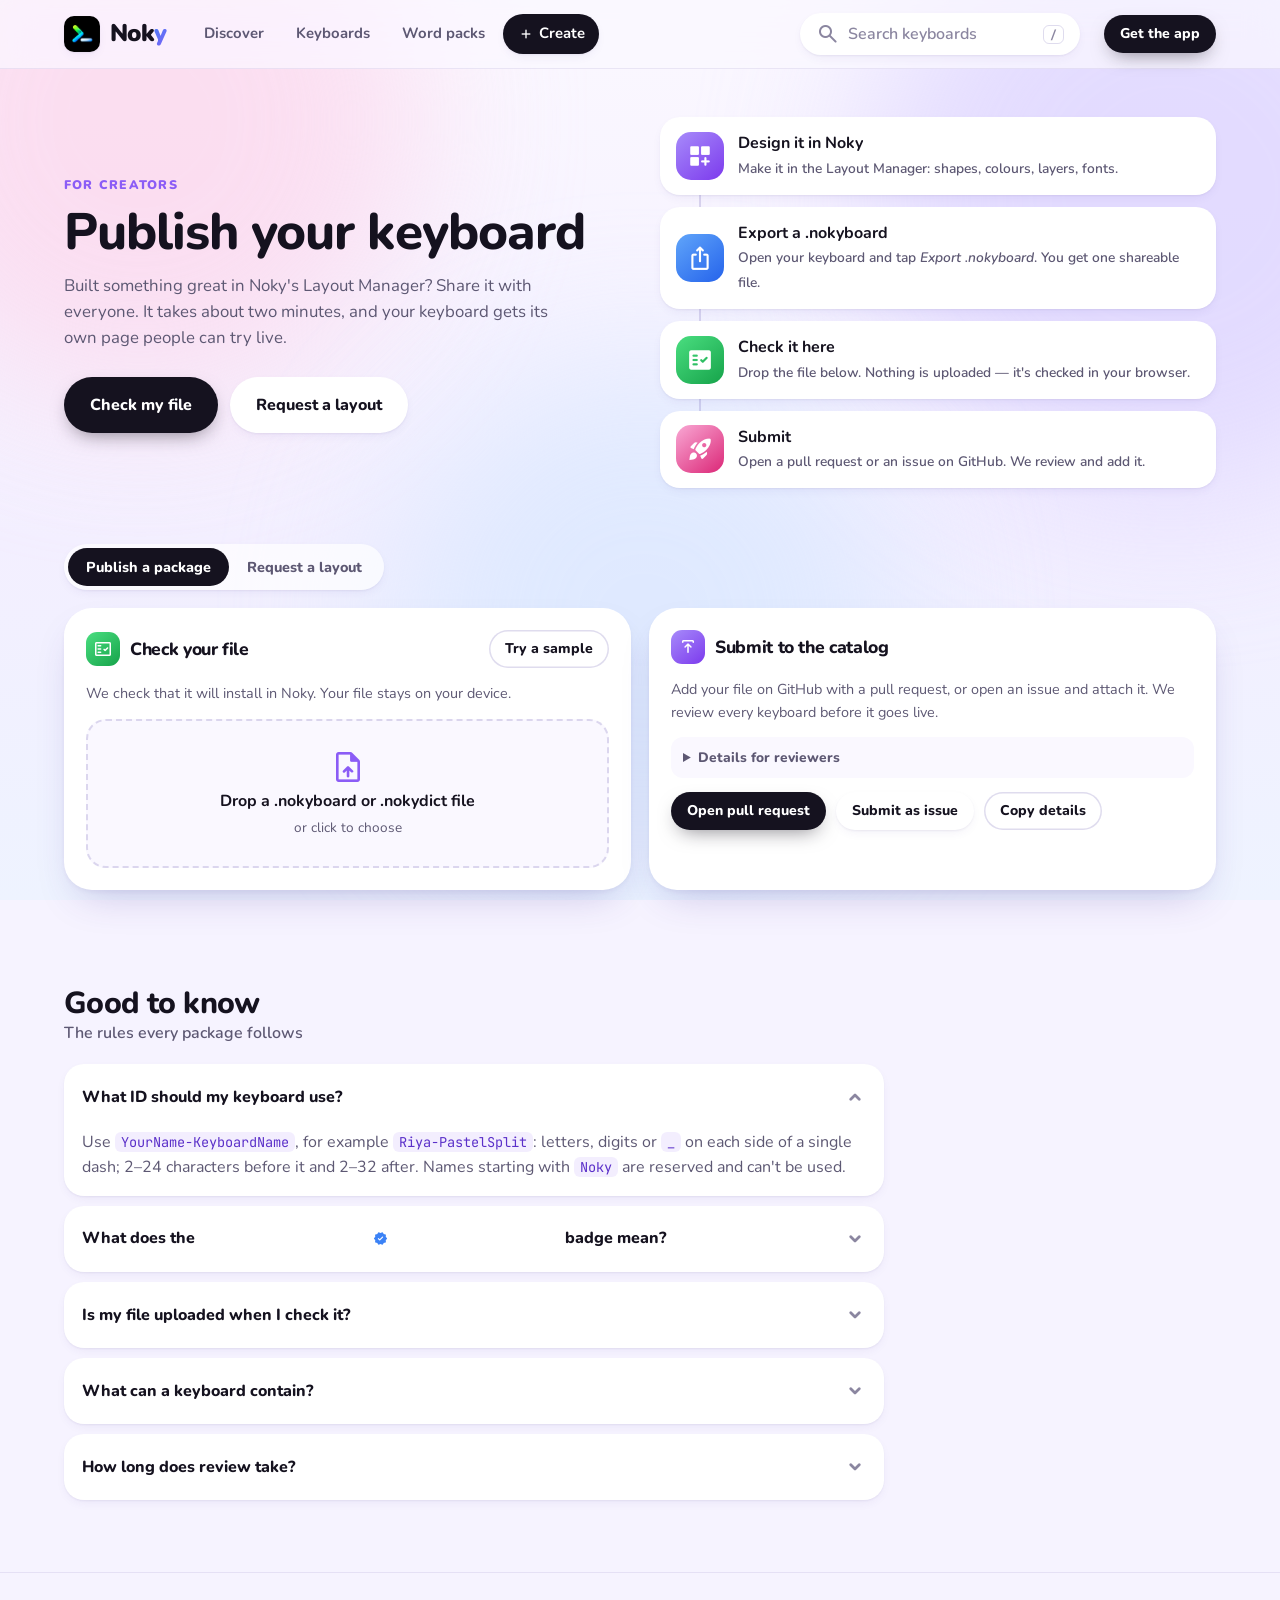
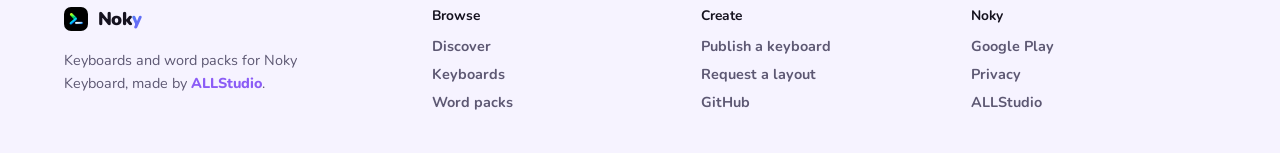
==== create.html @ 3ae0f31f "Added Initial Content" ====
<!DOCTYPE html>
<html lang="en">
<head>
    <meta charset="UTF-8">
    <meta name="viewport" content="width=device-width, initial-scale=1.0, viewport-fit=cover">
    <title>Create &amp; publish — Noky Keyboard</title>
    <meta name="description" content="Publish your own Noky keyboard: check your .nokyboard file in the browser and submit it to the catalog, or request a new layout.">
    <meta name="theme-color" content="#F4F0FF">
    <link rel="canonical" href="https://noky.allstudio.app/create.html">
    <meta property="og:type" content="website">
    <meta property="og:site_name" content="Noky Keyboard">
    <meta property="og:title" content="Create &amp; publish — Noky Keyboard">
    <meta property="og:description" content="Publish your own Noky keyboard: check your .nokyboard file in the browser and submit it to the catalog, or request a new layout.">
    <meta property="og:url" content="https://noky.allstudio.app/create.html">
    <meta property="og:image" content="https://noky.allstudio.app/icon.png">
    <meta name="twitter:card" content="summary">
    <link rel="icon" type="image/png" href="./icon-192.png">
    <link rel="apple-touch-icon" href="./icon.png">
    <link rel="preconnect" href="https://fonts.googleapis.com">
    <link rel="preconnect" href="https://fonts.gstatic.com" crossorigin>
    <link href="https://fonts.googleapis.com/css2?family=Nunito:wght@500;600;700;800;900&family=JetBrains+Mono:wght@400;500;600&display=swap" rel="stylesheet">
    <!-- Icon subset for the page itself (see README → Icons). Keyboard previews fetch their own icons on demand. -->
    <link href="https://fonts.googleapis.com/css2?family=Material+Symbols+Rounded:opsz,wght,FILL,GRAD@20..48,400..600,0..1,0&icon_names=add,add_circle,arrow_forward,attach_file,auto_awesome,back_hand,block,bolt,check_circle,chevron_right,close,cloud_off,dashboard_customize,delete_sweep,dialpad,download,download_done,edit_note,error,expand_more,explore,fact_check,favorite,fingerprint,function,gpp_maybe,heart_minus,hexagon,horizontal_rule,info,ios_share,keyboard,link,lock,mail,menu_book,new_releases,palette,psychology,publish,rocket_launch,search,search_off,settings,share_off,shield,shield_lock,sort,swap_horiz,task_alt,terminal,upload_file,verified,verified_user,visibility,warning,workspace_premium&display=block" rel="stylesheet">
    <link rel="stylesheet" href="./styles.css">
</head>
<body data-page="create">
    <a class="skip-link" href="#main">Skip to content</a>
    <div class="backdrop-blobs" aria-hidden="true"><span></span><span></span><span></span></div>

    <header class="topbar">
        <div class="container topbar-row">
            <a href="./" class="brand" aria-label="Noky home">
                <img src="./icon-192.png" alt="" class="brand-icon" width="36" height="36">
                <span class="wordmark">Nok<span class="y">y</span></span>
            </a>
            <nav class="topnav" aria-label="Main">
                <a href="./">Discover</a>
                <a href="./keyboards.html">Keyboards</a>
                <a href="./word-packs.html">Word packs</a>
                <a href="./create.html" aria-current="page" class="nav-create"><span class="material-symbols-rounded" aria-hidden="true">add</span>Create</a>
            </nav>
            <label class="search">
                <span class="material-symbols-rounded" aria-hidden="true">search</span>
                <input type="search" id="kbdSearchInput" placeholder="Search keyboards" aria-label="Search keyboards" autocomplete="off" enterkeyhint="search">
                <kbd class="slash" aria-hidden="true">/</kbd>
            </label>
            <a href="https://play.google.com/store/apps/details?id=app.allstudio.noky" target="_blank" rel="noopener noreferrer" class="btn btn-ink btn-sm get-app">
                Get the app
            </a>
        </div>
    </header>

    <main id="main">
        <section class="create-hero">
            <div class="container create-hero-grid">
                <div>
                    <span class="eyebrow">For creators</span>
                    <h1>Publish your keyboard</h1>
                    <p class="hero-sub">Built something great in Noky's Layout Manager? Share it with everyone. It takes about two minutes, and your keyboard gets its own page people can try live.</p>
                    <div class="hero-cta">
                        <a href="#publish" class="btn btn-ink btn-lg" data-goto-pane="publish">Check my file</a>
                        <a href="#request" class="btn btn-soft btn-lg" data-goto-pane="request">Request a layout</a>
                    </div>
                </div>
                <ol class="journey" aria-label="How publishing works">
                    <li><span class="squircle c-purple"><span class="material-symbols-rounded filled">dashboard_customize</span></span><div><strong>Design it in Noky</strong><span>Make it in the Layout Manager: shapes, colours, layers, fonts.</span></div></li>
                    <li><span class="squircle c-blue"><span class="material-symbols-rounded filled">ios_share</span></span><div><strong>Export a .nokyboard</strong><span>Open your keyboard and tap <em>Export .nokyboard</em>. You get one shareable file.</span></div></li>
                    <li><span class="squircle c-green"><span class="material-symbols-rounded filled">fact_check</span></span><div><strong>Check it here</strong><span>Drop the file below. Nothing is uploaded — it's checked in your browser.</span></div></li>
                    <li><span class="squircle c-pink"><span class="material-symbols-rounded filled">rocket_launch</span></span><div><strong>Submit</strong><span>Open a pull request or an issue on GitHub. We review and add it.</span></div></li>
                </ol>
            </div>
        </section>

        <section id="create" class="section">
            <div class="container">
                <div class="segmented" role="tablist" aria-label="Create">
                    <button type="button" role="tab" class="seg active" data-pane="publish" aria-selected="true">Publish a package</button>
                    <button type="button" role="tab" class="seg" data-pane="request" aria-selected="false">Request a layout</button>
                </div>

                <!-- Publish -->
                <div id="publish" class="pane active" role="tabpanel">
                    <div class="workspace">
                        <div class="card">
                            <div class="card-head">
                                <h3><span class="squircle sm c-green"><span class="material-symbols-rounded">fact_check</span></span>Check your file</h3>
                                <button type="button" id="loadSampleInspectorBtn" class="btn btn-ghost btn-sm">Try a sample</button>
                            </div>
                            <p class="muted">We check that it will install in Noky. Your file stays on your device.</p>
                            <div id="packageDropzone" class="dropzone" tabindex="0" role="button" aria-label="Select a .nokyboard or .nokydict file">
                                <span class="material-symbols-rounded">upload_file</span>
                                <strong>Drop a .nokyboard or .nokydict file</strong>
                                <span class="muted">or click to choose</span>
                                <input type="file" id="packageFileInput" accept=".nokyboard,.nokydict,.json,.zip" hidden>
                            </div>
                            <div id="inspectorReport" class="report"></div>
                        </div>

                        <div class="card">
                            <div class="card-head">
                                <h3><span class="squircle sm c-purple"><span class="material-symbols-rounded">publish</span></span>Submit to the catalog</h3>
                                <button type="button" id="previewInspectedBtn" class="btn btn-soft btn-sm" hidden>
                                    <span class="material-symbols-rounded">visibility</span>Preview
                                </button>
                            </div>
                            <p class="muted">Add your file on GitHub with a pull request, or open an issue and attach it. We review every keyboard before it goes live.</p>
                            <details class="json-details">
                                <summary>Details for reviewers</summary>
                            <pre id="generatedCatalogJson" class="json-box">{
  "status": "Waiting for a package"
}</pre>
                            </details>
                            <div class="btn-row">
                                <a id="openGithubPrBtn" href="https://github.com/alllifelevel/noky/upload/main/website/noky/packages/keyboards" target="_blank" rel="noopener noreferrer" class="btn btn-ink btn-sm">Open pull request</a>
                                <a id="openGithubIssueSubmitBtn" href="https://github.com/alllifelevel/noky/issues/new?labels=package-submission&amp;title=%5BPackage+Submission%5D+New+Noky+Package" target="_blank" rel="noopener noreferrer" class="btn btn-soft btn-sm">Submit as issue</a>
                                <button type="button" id="copyCatalogJsonBtn" class="btn btn-ghost btn-sm">Copy details</button>
                            </div>
                        </div>
                    </div>
                </div>

                <!-- Request -->
                <div id="request" class="pane" role="tabpanel">
                    <form id="layoutRequestForm" class="card form-grid">
                        <label class="field">
                            <span>Type</span>
                            <select id="reqType">
                                <option value="Keyboard Layout (.nokyboard)">Keyboard layout</option>
                                <option value="Offline Dictionary (.nokydict)">Word pack</option>
                            </select>
                        </label>
                        <label class="field">
                            <span>Name *</span>
                            <input type="text" id="reqName" placeholder="Workman, Japanese Romaji, Medical terms…" required>
                        </label>
                        <label class="field">
                            <span>Category</span>
                            <select id="reqCategory">
                                <option value="Language / Regional">Language / regional</option>
                                <option value="Ergonomic &amp; Split">Ergonomic &amp; split</option>
                                <option value="Coding &amp; Terminal">Coding &amp; terminal</option>
                                <option value="Custom Shapes &amp; Geometric">Custom shapes</option>
                                <option value="STEM / Symbols">STEM / symbols</option>
                                <option value="Gaming &amp; Macros">Gaming &amp; macros</option>
                            </select>
                        </label>
                        <label class="field">
                            <span>Key shape</span>
                            <select id="reqShapes">
                                <option value="ROUNDED_RECT (Standard)">Rounded</option>
                                <option value="SQUIRCLE (Smooth Ergonomic)">Squircle</option>
                                <option value="HEXAGON (Honeycomb / Offset)">Hexagon</option>
                                <option value="CUT_CORNERS (Mechanical)">Cut corners</option>
                                <option value="PILL / CIRCLE">Pill / circle</option>
                                <option value="DIAMOND">Diamond</option>
                            </select>
                        </label>
                        <label class="field full">
                            <span>Details</span>
                            <textarea id="reqDetails" rows="4" placeholder="Rows, special keys, offsets or language code…"></textarea>
                        </label>
                        <div class="full btn-row">
                            <button type="submit" class="btn btn-ink">Open request on GitHub</button>
                            <button type="button" id="copyRequestMarkdownBtn" class="btn btn-ghost">Copy as Markdown</button>
                            <span id="requestFeedbackMsg" class="feedback" role="status"></span>
                        </div>
                    </form>
                </div>
            </div>
        </section>

        <section class="section">
            <div class="container">
                <div class="section-head"><div><h2>Good to know</h2><p>The rules every package follows</p></div></div>
                <div class="faq">
                    <details open><summary>What ID should my keyboard use?</summary><p>Use <code>YourName-KeyboardName</code>, for example <code>Riya-PastelSplit</code>: letters, digits or <code>_</code> on each side of a single dash; 2–24 characters before it and 2–32 after. Names starting with <code>Noky</code> are reserved and can't be used.</p></details>
                    <details><summary>What does the <span class="material-symbols-rounded filled verified" style="vertical-align: -3px;">verified</span> badge mean?</summary><p>It marks keyboards published by ALLStudio.</p></details>
                    <details><summary>Is my file uploaded when I check it?</summary><p>No. The check happens right here in your browser. You only share the file when you open the pull request or issue yourself.</p></details>
                    <details><summary>What can a keyboard contain?</summary><p>Anything the Layout Manager can make: multiple layers, the 8 key shapes, gradients, glow, borders, X/Y offsets, rotation, Google Fonts, long-press actions, accent pop-ups, macros and Ctrl/Alt/Fn keys. The live preview here uses the same rules as the app.</p></details>
                    <details><summary>How long does review take?</summary><p>Usually a few days. Once merged, your keyboard appears on the Keyboards page with its own share link.</p></details>
                </div>
            </div>
        </section>
    </main>

    <!-- Keyboard details sheet -->
    <div id="previewModalBackdrop" class="sheet-backdrop" role="dialog" aria-modal="true" aria-labelledby="previewModalTitle" hidden>
        <div class="sheet">
            <button type="button" id="closePreviewModalBtn" class="icon-btn sheet-close" aria-label="Close">
                <span class="material-symbols-rounded">close</span>
            </button>

            <div class="sheet-head">
                <span id="previewModalIcon" class="squircle lg c-purple"><span class="material-symbols-rounded filled">keyboard</span></span>
                <div class="sheet-title">
                    <h3 id="previewModalTitle">Keyboard</h3>
                    <p class="dev"><span id="previewModalAuthorBadge">ALLStudio</span> <span id="previewModalVerified" class="material-symbols-rounded filled verified" title="Official ALLStudio package">verified</span> · <span id="previewModalCategory"></span></p>
                </div>
                <div class="sheet-actions">
                    <button type="button" id="likeKeyboardBtn" class="btn btn-soft like-btn" aria-pressed="false" aria-label="Like this keyboard" hidden>
                        <span class="material-symbols-rounded">favorite</span><span class="like-count">0</span>
                    </button>
                    <div class="share-wrap" id="shareWrap">
                        <button type="button" id="shareKeyboardBtn" class="btn btn-soft share-btn" aria-haspopup="menu" aria-expanded="false" aria-controls="shareMenu">
                            <span class="material-symbols-rounded">ios_share</span><span class="label">Share</span>
                        </button>
                        <div id="shareMenu" class="share-menu" role="menu" hidden>
                            <div class="share-head">
                                <strong>Share this keyboard</strong>
                                <span class="mono" data-share-url></span>
                            </div>
                            <button type="button" class="share-item primary" data-copy-link role="menuitem"><span class="material-symbols-rounded">link</span>Copy link</button>
                            <div class="share-grid">
                                <a class="share-app" data-share="whatsapp" href="#" target="_blank" rel="noopener noreferrer" role="menuitem"><span class="dot wa"><svg viewBox="0 0 24 24" aria-hidden="true"><path fill="currentColor" d="M12 2a10 10 0 0 0-8.6 15.1L2 22l5-1.3A10 10 0 1 0 12 2Zm5.3 14.1c-.2.6-1.3 1.2-1.8 1.3-.5.1-1 .1-3.3-.8-2.8-1.2-4.6-4-4.7-4.2-.1-.2-1.1-1.5-1.1-2.9s.7-2 1-2.3c.2-.3.5-.3.7-.3h.5c.2 0 .4 0 .6.5l.9 2.1c.1.2.1.4 0 .5l-.3.5-.4.4c-.1.1-.3.3-.1.6.2.3.8 1.3 1.7 2.1 1.2 1 2.1 1.3 2.4 1.5.3.1.5.1.6-.1l.9-1.1c.2-.3.4-.2.6-.1l2 1c.3.1.5.2.5.3.1.2.1.7-.1 1.3Z"/></svg></span>WhatsApp</a>
                                <a class="share-app" data-share="telegram" href="#" target="_blank" rel="noopener noreferrer" role="menuitem"><span class="dot tg"><svg viewBox="0 0 24 24" aria-hidden="true"><path fill="currentColor" d="M21.6 4.2 2.9 11.4c-1.3.5-1.3 1.2-.2 1.6l4.8 1.5 1.8 5.6c.2.6.1.9.8.9.5 0 .7-.2 1-.5l2.4-2.3 4.9 3.6c.9.5 1.6.2 1.8-.8l3.2-15.1c.3-1.3-.5-1.9-1.8-1.3ZM8 14.1l10.3-6.5c.5-.3.9-.1.6.2l-8.8 8-.3 3.6L8 14.1Z"/></svg></span>Telegram</a>
                                <a class="share-app" data-share="x" href="#" target="_blank" rel="noopener noreferrer" role="menuitem"><span class="dot xx"><svg viewBox="0 0 24 24" aria-hidden="true"><path fill="currentColor" d="M17.8 3h3.1l-6.8 7.7 8 10.3h-6.2l-4.9-6.3L5.4 21H2.3l7.2-8.3L1.8 3h6.4l4.4 5.8L17.8 3Zm-1.1 16.2h1.7L7.4 4.7H5.6l11.1 14.5Z"/></svg></span>X</a>
                                <a class="share-app" data-share="reddit" href="#" target="_blank" rel="noopener noreferrer" role="menuitem"><span class="dot rd"><svg viewBox="0 0 24 24" aria-hidden="true"><path fill="currentColor" d="M22 12.1a2.2 2.2 0 0 0-3.7-1.6 10.8 10.8 0 0 0-5.8-1.8l1-4.6 3.2.7a1.6 1.6 0 1 0 .2-1l-3.6-.8a.5.5 0 0 0-.6.4l-1.1 5.3c-2.2 0-4.3.7-5.9 1.8a2.2 2.2 0 1 0-2.4 3.6v.6c0 3.4 3.9 6.1 8.8 6.1s8.8-2.7 8.8-6.1v-.6A2.2 2.2 0 0 0 22 12.1ZM7 13.7a1.6 1.6 0 1 1 3.1 0 1.6 1.6 0 0 1-3.1 0Zm8.8 4.1a5.7 5.7 0 0 1-3.8 1.2 5.7 5.7 0 0 1-3.8-1.2.4.4 0 0 1 .6-.6 4.9 4.9 0 0 0 3.2 1 4.9 4.9 0 0 0 3.2-1 .4.4 0 1 1 .6.6Zm-.3-2.5a1.6 1.6 0 1 1 0-3.2 1.6 1.6 0 0 1 0 3.2Z"/></svg></span>Reddit</a>
                                <a class="share-app" data-share="email" href="#" role="menuitem"><span class="dot em"><span class="material-symbols-rounded">mail</span></span>Email</a>
                                <button type="button" class="share-app" data-copy-file role="menuitem"><span class="dot fl"><span class="material-symbols-rounded">attach_file</span></span>File link</button>
                            </div>
                        </div>
                    </div>
                    <a id="previewModalDownloadBtn" href="#" download class="btn btn-ink" data-dl="">
                        <span class="material-symbols-rounded">download</span>Get
                    </a>
                </div>
            </div>

            <div id="previewModalStats" class="stat-strip compact"></div>

            <div class="try-panel">
                <div class="try-bar">
                    <span class="try-label">Try it</span>
                    <span id="modalSandboxText" class="mono try-text"></span>
                    <span id="modalSandboxNote" class="try-note" hidden></span>
                    <button type="button" id="modalSandboxClearBtn" class="btn btn-ghost btn-xs">Clear</button>
                </div>
                <div id="modalLayerTabs" class="chips small"></div>
                <div class="stage-wrap">
                    <div id="modalKeyboardStage" class="kbd-stage"></div>
                    <div id="altPopover" class="alt-popover" hidden></div>
                </div>
                <div id="modalKeyInspector" class="key-inspector" aria-live="polite">Tap or hold a key to see what it does.</div>
            </div>

            <div class="sheet-body">
                <div>
                    <h4>About this keyboard</h4>
                    <p id="previewModalDesc"></p>
                    <div id="previewModalTags" class="tag-row"></div>
                </div>
                <div class="pkg-info">
                    <h4>Package</h4>
                    <dl>
                        <dt>ID</dt><dd id="previewModalIdBadge" class="mono"></dd>
                        <dt>File</dt><dd id="previewModalFile" class="mono"></dd>
                        <dt>Checksum</dt><dd id="previewModalSha" class="mono sha"></dd>
                    </dl>
                </div>
            </div>
        </div>
    </div>

    <footer class="footer">
        <div class="container footer-grid">
            <div class="footer-brand">
                <a href="./" class="brand small"><img src="./icon-192.png" alt="" width="24" height="24"><span class="wordmark">Nok<span class="y">y</span></span></a>
                <p>Keyboards and word packs for Noky Keyboard, made by <a href="https://allstudio.app">ALLStudio</a>.</p>
            </div>
            <nav class="footer-col" aria-label="Browse">
                <strong>Browse</strong>
                <a href="./">Discover</a>
                <a href="./keyboards.html">Keyboards</a>
                <a href="./word-packs.html">Word packs</a>
            </nav>
            <nav class="footer-col" aria-label="Create">
                <strong>Create</strong>
                <a href="./create.html">Publish a keyboard</a>
                <a href="./create.html#request">Request a layout</a>
                <a href="https://github.com/alllifelevel/noky" target="_blank" rel="noopener noreferrer">GitHub</a>
            </nav>
            <nav class="footer-col" aria-label="Noky">
                <strong>Noky</strong>
                <a href="https://play.google.com/store/apps/details?id=app.allstudio.noky" target="_blank" rel="noopener noreferrer">Google Play</a>
                <a href="./privacy-policy.html">Privacy</a>
                <a href="https://allstudio.app">ALLStudio</a>
            </nav>
        </div>
    </footer>

    <nav class="tabbar" aria-label="Main">
        <a href="./"><span class="material-symbols-rounded" aria-hidden="true">explore</span><span>Discover</span></a>
        <a href="./keyboards.html"><span class="material-symbols-rounded" aria-hidden="true">keyboard</span><span>Keyboards</span></a>
        <a href="./word-packs.html"><span class="material-symbols-rounded" aria-hidden="true">menu_book</span><span>Word packs</span></a>
        <a href="./create.html" aria-current="page"><span class="material-symbols-rounded filled" aria-hidden="true">add_circle</span><span>Create</span></a>
    </nav>

    <div id="toast" class="toast" role="status" aria-live="polite"></div>

    <script src="./config.js" defer></script>
    <script src="./stats.js" defer></script>
    <script src="./key-icons.js" defer></script>
    <script src="./renderer.js" defer></script>
    <script src="./app.js" defer></script>
</body>
</html>
---- styles.css ----
/* Noky — Playful Technical / Soft Neumorphism */
:root {
    --ink: #15121f;
    --ink-2: #2a2638;
    --text: #1d1a2b;
    --text-2: #5d5873;
    --text-3: #8b86a0;
    --bg: #f6f3ff;
    --card: rgba(255, 255, 255, 0.78);
    --card-solid: #ffffff;
    --line: rgba(80, 60, 160, 0.10);
    --line-2: rgba(80, 60, 160, 0.18);

    --blue: #3b82f6;
    --purple: #8b5cf6;
    --pink: #ec4899;
    --green: #22c55e;
    --amber: #f59e0b;
    --danger: #e11d48;
    --grad-y: linear-gradient(135deg, #3b82f6 0%, #8b5cf6 100%);

    --sh-1: 0 1px 2px rgba(50, 30, 110, 0.06), 0 4px 12px -4px rgba(70, 50, 150, 0.10);
    --sh-2: 0 2px 4px rgba(50, 30, 110, 0.05), 0 18px 40px -16px rgba(70, 50, 150, 0.28);
    --sh-3: 0 4px 8px rgba(50, 30, 110, 0.06), 0 32px 64px -24px rgba(70, 50, 150, 0.38);

    --r-sm: 12px;
    --r: 20px;
    --r-lg: 28px;
    --font: "Nunito", system-ui, -apple-system, "Segoe UI", sans-serif;
    --mono: "JetBrains Mono", ui-monospace, Consolas, monospace;
    --ease: cubic-bezier(0.2, 0, 0, 1);
}

*, *::before, *::after { box-sizing: border-box; margin: 0; padding: 0; }
html { scroll-behavior: smooth; scroll-padding-top: 84px; -webkit-text-size-adjust: 100%; }
body {
    font-family: var(--font);
    font-size: 16px;
    line-height: 1.55;
    color: var(--text);
    background: var(--bg);
    -webkit-font-smoothing: antialiased;
    overflow-x: hidden;
}
body.no-scroll { overflow: hidden; }
a { color: inherit; text-decoration: none; }
img, svg { display: block; }
button, input, select, textarea { font: inherit; color: inherit; }
h1, h2, h3, h4 { font-weight: 800; letter-spacing: -0.02em; line-height: 1.15; }
code, .mono { font-family: var(--mono); }
code { font-size: 0.85em; background: rgba(139, 92, 246, 0.10); color: #5b30c9; border-radius: 6px; padding: 1px 6px; }
.muted { color: var(--text-2); }
[hidden] { display: none !important; }
:focus-visible { outline: 3px solid rgba(139, 92, 246, 0.55); outline-offset: 2px; border-radius: 8px; }

.container { width: 100%; max-width: 1200px; margin: 0 auto; padding: 0 24px; }
@media (max-width: 640px) { .container { padding: 0 16px; } }

/* Pastel backdrop */
.backdrop-blobs { position: fixed; inset: 0; z-index: -1; overflow: hidden; pointer-events: none;
    background: linear-gradient(180deg, #fbf8ff 0%, #f3efff 60%, #eef3ff 100%); }
.backdrop-blobs span { position: absolute; border-radius: 50%; filter: blur(80px); opacity: 0.75; }
.backdrop-blobs span:nth-child(1) { width: 560px; height: 560px; left: -140px; top: -160px; background: #fcd6ec; }
.backdrop-blobs span:nth-child(2) { width: 620px; height: 620px; right: -200px; top: -120px; background: #dcd3ff; }
.backdrop-blobs span:nth-child(3) { width: 520px; height: 520px; left: 30%; top: 360px; background: #d3e6ff; opacity: 0.6; }

/* Wordmark */
.wordmark { font-weight: 900; letter-spacing: -0.03em; color: var(--ink); white-space: nowrap; }
.wordmark .y { display: inline-block; background: var(--grad-y); -webkit-background-clip: text; background-clip: text; color: transparent; -webkit-text-fill-color: transparent; padding: 0 0.1em 0.16em 0.02em; margin: 0 -0.1em -0.16em -0.02em; }
.wordmark.xl { font-size: clamp(2.6rem, 6vw, 3.6rem); line-height: 1.08; padding-bottom: 0.04em; }

/* Buttons */
.btn {
    display: inline-flex; align-items: center; justify-content: center; gap: 8px;
    height: 44px; padding: 0 20px; border-radius: 999px; border: 0;
    font-weight: 800; font-size: 0.95rem; cursor: pointer; white-space: nowrap;
    transition: transform 140ms var(--ease), box-shadow 160ms var(--ease), background-color 160ms var(--ease);
}
.btn:hover { transform: translateY(-1px); }
.btn:active { transform: translateY(1px); }
.btn .material-symbols-rounded { font-size: 20px; }
.btn-sm { height: 38px; padding: 0 16px; font-size: 0.88rem; }
.btn-xs { height: 30px; padding: 0 12px; font-size: 0.8rem; }
.btn-lg { height: 56px; padding: 0 26px; font-size: 1rem; }
.btn-ink { background: var(--ink); color: #fff; box-shadow: 0 8px 20px -8px rgba(21, 18, 31, 0.55); }
.btn-ink:hover { box-shadow: 0 12px 26px -10px rgba(21, 18, 31, 0.6); }
.btn-soft { background: var(--card-solid); color: var(--ink); box-shadow: var(--sh-1); }
.btn-soft:hover { box-shadow: var(--sh-2); }
.btn-ghost { background: transparent; color: var(--ink); box-shadow: inset 0 0 0 1.5px var(--line-2); }
.btn-ghost:hover { background: rgba(255, 255, 255, 0.7); }
.btn .stack { display: flex; flex-direction: column; align-items: flex-start; line-height: 1.1; font-size: 1.05rem; }
.btn .stack small { font-size: 0.66rem; font-weight: 700; opacity: 0.75; text-transform: uppercase; letter-spacing: 0.06em; }
.play-glyph { width: 24px; height: 24px; }
.icon-btn { width: 40px; height: 40px; display: grid; place-items: center; border-radius: 50%; border: 0; background: var(--card-solid); box-shadow: var(--sh-1); cursor: pointer; transition: transform 140ms var(--ease); }
.icon-btn:hover { transform: scale(1.06); }

/* Topbar */
.topbar {
    position: sticky; top: 0; z-index: 40;
    background: rgba(250, 248, 255, 0.72);
    backdrop-filter: saturate(160%) blur(16px);
    -webkit-backdrop-filter: saturate(160%) blur(16px);
    border-bottom: 1px solid var(--line);
}
.topbar-row { display: flex; align-items: center; gap: 24px; height: 68px; }
.brand { display: inline-flex; align-items: center; gap: 10px; flex: none; }
.brand-icon { width: 36px; height: 36px; border-radius: 10px; box-shadow: var(--sh-1); }
.brand .wordmark { font-size: 1.5rem; }
.brand.small .wordmark { font-size: 1.15rem; }
.brand.small img { border-radius: 7px; }
.topnav { display: flex; gap: 4px; }
.topnav a { padding: 8px 14px; border-radius: 999px; font-weight: 700; font-size: 0.93rem; color: var(--text-2); transition: background-color 150ms var(--ease), color 150ms var(--ease); }
.topnav a:hover { background: rgba(255, 255, 255, 0.8); color: var(--ink); }
.search { margin-left: auto; display: flex; align-items: center; gap: 8px; height: 42px; padding: 0 16px; width: min(280px, 32vw);
    background: var(--card-solid); border-radius: 999px; box-shadow: var(--sh-1); color: var(--text-3); cursor: text; }
.search input { border: 0; outline: 0; background: transparent; width: 100%; font-weight: 600; color: var(--ink); }
.search input::placeholder { color: var(--text-3); }
.search:focus-within { box-shadow: 0 0 0 3px rgba(139, 92, 246, 0.25), var(--sh-1); }
@media (max-width: 980px) {
    .topnav { display: none; }
    .topbar-row { gap: 12px; }
    .search { width: auto; flex: 1; min-width: 0; }
}
@media (max-width: 480px) {
    .brand .wordmark { display: none; }
    .get-app { padding: 0 14px; }
}

/* Hero */
.hero { padding: 56px 0 24px; }
.hero-grid { display: grid; grid-template-columns: 1.05fr 0.95fr; gap: 40px; align-items: center; }
.listing-head { display: flex; align-items: center; gap: 18px; margin-bottom: 22px; }
.app-icon { width: 88px; height: 88px; border-radius: 24px; box-shadow: var(--sh-2); }
.dev { color: var(--text-2); font-weight: 600; font-size: 0.95rem; margin-top: 6px; }
.dev a { color: var(--purple); font-weight: 800; }
.hero-tagline { font-size: clamp(1.6rem, 3.4vw, 2.2rem); font-weight: 900; color: var(--ink); letter-spacing: -0.02em; margin-bottom: 10px; }
.hero-sub { color: var(--text-2); font-size: 1.05rem; max-width: 520px; margin-bottom: 26px; }
.stat-strip { display: flex; background: var(--card); border-radius: var(--r); box-shadow: var(--sh-1); padding: 14px 4px; margin-bottom: 26px; max-width: 520px; backdrop-filter: blur(8px); }
.stat { flex: 1; display: flex; flex-direction: column; align-items: center; text-align: center; padding: 0 8px; min-width: 0; }
.stat + .stat { border-left: 1px solid var(--line); }
.stat strong { font-size: 1.05rem; font-weight: 900; color: var(--ink); }
.stat span { font-size: 0.78rem; color: var(--text-3); font-weight: 700; }
.hero-cta { display: flex; flex-wrap: wrap; gap: 12px; }

.hero-art { position: relative; height: 440px; }
.kb-stack { position: absolute; inset: 40px 20px 30px 40px; }
.mini-kb {
    position: absolute; width: 78%; aspect-ratio: 2.25 / 1; border-radius: 22px; padding: 12px;
    display: grid; gap: 6px; grid-template-rows: repeat(4, 1fr);
    box-shadow: var(--sh-3);
    transform-origin: center;
}
.mini-kb .r { display: flex; gap: 5px; }
.mini-kb .r.p { padding: 0 5%; }
.mini-kb i { flex: 1 1 0; border-radius: 7px; display: grid; place-items: center; font: 700 0.68rem var(--font); font-style: normal; }
.mini-kb i.w { flex-grow: 1.6; }
.mini-kb i.sp { flex-grow: 5; }
.theme-blue { right: 0; top: 0; background: linear-gradient(135deg, #bfdbfe, #a5b4fc); transform: rotate(6deg); }
.theme-blue i { background: rgba(255, 255, 255, 0.55); color: #1e3a8a; }
.theme-pink { right: 6%; top: 18%; background: linear-gradient(135deg, #fbcfe8, #f0abfc); transform: rotate(-3deg); }
.theme-pink i { background: rgba(255, 255, 255, 0.6); color: #9d174d; }
.theme-dark { left: 4%; top: 34%; background: #1b1827; transform: rotate(2deg); }
.theme-dark i { background: #2c2840; color: #e9e6ff; }
.theme-dark i.hot { background: var(--grad-y); color: #fff; }
.theme-light { left: 0; bottom: 0; background: #fdfcff; transform: rotate(-5deg); }
.theme-light i { background: #f0edf9; color: var(--ink); box-shadow: 0 1px 0 rgba(60, 40, 120, 0.12); }
.theme-light i.hot { background: var(--ink); color: #fff; }

.tile3d {
    position: absolute; width: 74px; height: 74px; border-radius: 22px;
    display: grid; place-items: center; font-weight: 800; font-size: 1.35rem;
    animation: float 6s ease-in-out infinite;
}
.tile3d .material-symbols-rounded { font-size: 36px; }
.t-term { background: var(--ink); color: #b8f36b; left: -6px; top: 16px; box-shadow: 0 8px 0 #000, 0 26px 40px -12px rgba(21, 18, 31, 0.6); }
.t-code { background: #fff; color: var(--purple); right: -8px; bottom: 44px; box-shadow: 0 8px 0 #ddd4fb, 0 26px 40px -14px rgba(90, 60, 180, 0.45); animation-delay: -2s; }
.t-gear { background: linear-gradient(140deg, #a78bfa, #7c3aed); color: #fff; left: 46%; top: -12px; width: 62px; height: 62px; border-radius: 19px; box-shadow: 0 7px 0 #5b21b6, 0 24px 36px -14px rgba(124, 58, 237, 0.6); animation-delay: -4s; }
.t-shield { background: linear-gradient(140deg, #4ade80, #16a34a); color: #fff; left: 30%; bottom: -4px; width: 64px; height: 64px; border-radius: 20px; box-shadow: 0 7px 0 #15803d, 0 24px 36px -14px rgba(22, 163, 74, 0.55); animation-delay: -1s; }
@keyframes float { 0%, 100% { transform: translateY(0); } 50% { transform: translateY(-8px); } }

@media (max-width: 960px) {
    .hero-grid { grid-template-columns: 1fr; }
    .hero-art { height: 340px; max-width: 560px; width: 100%; margin: 0 auto; }
}
@media (max-width: 520px) {
    .hero { padding-top: 32px; }
    .hero-art { height: 260px; }
    .mini-kb { padding: 8px; gap: 4px; border-radius: 16px; }
    .mini-kb .r { gap: 3px; }
    .mini-kb i { font-size: 0.5rem; border-radius: 5px; }
    .tile3d { width: 54px; height: 54px; border-radius: 16px; font-size: 1rem; }
    .tile3d .material-symbols-rounded { font-size: 26px; }
    .app-icon { width: 72px; height: 72px; border-radius: 20px; }
}

/* Squircle icon containers */
.squircle { width: 48px; height: 48px; border-radius: 15px; display: grid; place-items: center; flex: none; color: #fff; font-weight: 800; }
.squircle .material-symbols-rounded { font-size: 26px; }
.squircle.sm { width: 34px; height: 34px; border-radius: 11px; }
.squircle.sm .material-symbols-rounded { font-size: 20px; }
.squircle.lg { width: 84px; height: 84px; border-radius: 24px; font-size: 1.6rem; }
.squircle.lg .material-symbols-rounded { font-size: 42px; }
.c-green { background: linear-gradient(140deg, #4ade80, #16a34a); }
.c-purple { background: linear-gradient(140deg, #a78bfa, #7c3aed); }
.c-blue { background: linear-gradient(140deg, #60a5fa, #2563eb); }
.c-pink { background: linear-gradient(140deg, #f9a8d4, #db2777); }
.c-amber { background: linear-gradient(140deg, #fcd34d, #f59e0b); }
.c-ink { background: var(--ink); color: #b8f36b; }

/* Highlights */
.highlights { display: grid; grid-template-columns: repeat(5, 1fr); gap: 12px; padding-top: 24px; padding-bottom: 8px; }
.hl { display: flex; align-items: center; gap: 12px; background: var(--card); border-radius: var(--r); padding: 14px; box-shadow: var(--sh-1); backdrop-filter: blur(8px); }
.hl strong { display: block; font-size: 0.92rem; color: var(--ink); }
.hl span:not(.squircle):not(.material-symbols-rounded):not(.mono) { font-size: 0.78rem; color: var(--text-3); font-weight: 600; }
@media (max-width: 1100px) {
    .highlights { display: flex; overflow-x: auto; scroll-snap-type: x mandatory; scroll-padding-inline: 24px; scrollbar-width: none; padding-bottom: 12px; }
    .highlights::-webkit-scrollbar { display: none; }
    .hl { flex: 0 0 230px; scroll-snap-align: start; }
}

/* Sections */
.section { padding: 48px 0; }
.section-head { display: flex; align-items: flex-end; justify-content: space-between; gap: 16px; margin-bottom: 18px; }
.section-head h2 { font-size: clamp(1.5rem, 3vw, 1.9rem); color: var(--ink); }
.section-head p { color: var(--text-2); font-weight: 600; }

/* Chips */
.chips { display: flex; gap: 8px; overflow-x: auto; scrollbar-width: none; padding: 2px 2px 14px; margin: 0 -2px; }
.chips::-webkit-scrollbar { display: none; }
.chip { flex: none; height: 38px; padding: 0 18px; border-radius: 999px; border: 0; cursor: pointer; font-weight: 800; font-size: 0.88rem;
    background: var(--card-solid); color: var(--text-2); box-shadow: var(--sh-1);
    transition: background-color 150ms var(--ease), color 150ms var(--ease), transform 140ms var(--ease); }
.chip:hover { color: var(--ink); transform: translateY(-1px); }
.chip.active { background: var(--ink); color: #fff; }
.chips.small { padding-bottom: 10px; }
.chips.small .chip { height: 32px; padding: 0 14px; font-size: 0.8rem; }

/* Featured rail */
.featured-rail { display: grid; grid-template-columns: repeat(3, 1fr); gap: 18px; }
.feature-card {
    position: relative; border-radius: var(--r-lg); padding: 18px; cursor: pointer; overflow: hidden;
    background: var(--card-solid); box-shadow: var(--sh-2);
    transition: transform 180ms var(--ease), box-shadow 180ms var(--ease);
    display: flex; flex-direction: column; gap: 14px; text-align: left; border: 0;
}
.feature-card:hover { transform: translateY(-3px); box-shadow: var(--sh-3); }
.feature-card .tray { padding: 14px; }
.feature-card .fc-body { display: flex; align-items: center; gap: 12px; }
.feature-card .fc-text { flex: 1; min-width: 0; }
.feature-card h3 { font-size: 1.1rem; color: var(--ink); }
.feature-card p { font-size: 0.85rem; color: var(--text-2); display: -webkit-box; -webkit-line-clamp: 2; -webkit-box-orient: vertical; overflow: hidden; }
.feature-card .eyebrow { font-size: 0.72rem; font-weight: 800; letter-spacing: 0.08em; text-transform: uppercase; color: var(--purple); }
@media (max-width: 960px) {
    .featured-rail { display: flex; overflow-x: auto; scroll-snap-type: x mandatory; scrollbar-width: none; padding: 4px 4px 24px; margin: -4px -4px 0; }
    .featured-rail::-webkit-scrollbar { display: none; }
    .feature-card { flex: 0 0 min(340px, 84vw); scroll-snap-align: start; }
}

/* Tray (keyboard thumbnail frame) */
.tray { position: relative; display: block; border-radius: var(--r); padding: 14px; overflow: hidden; }
.tray canvas { width: 100%; display: block; border-radius: 12px; box-shadow: 0 14px 28px -12px rgba(21, 18, 31, 0.55); transition: transform 200ms var(--ease); }
.feature-card:hover .tray canvas, .kbd-tile:hover .tray canvas { transform: translateY(-3px) scale(1.015); }
.tray.cat-code { background: linear-gradient(135deg, #d9f99d 0%, #a7f3d0 100%); }
.tray.cat-shapes { background: linear-gradient(135deg, #e9d5ff 0%, #c4b5fd 100%); }
.tray.cat-ergo { background: linear-gradient(135deg, #bfdbfe 0%, #c7d2fe 100%); }
.tray.cat-macro { background: linear-gradient(135deg, #fbcfe8 0%, #f5d0fe 100%); }
.tray.cat-stem { background: linear-gradient(135deg, #fde68a 0%, #fecaca 100%); }
.tray.cat-other { background: linear-gradient(135deg, #e0e7ff 0%, #fce7f3 100%); }

/* Keyboard grid */
.kbd-grid { display: grid; grid-template-columns: repeat(auto-fill, minmax(260px, 1fr)); gap: 18px; }
.kbd-tile {
    background: var(--card-solid); border-radius: var(--r); padding: 12px; box-shadow: var(--sh-1);
    display: flex; flex-direction: column; gap: 12px; cursor: pointer;
    transition: transform 180ms var(--ease), box-shadow 180ms var(--ease);
}
.kbd-tile:hover { transform: translateY(-3px); box-shadow: var(--sh-2); }
.kbd-tile .tray { padding: 12px; }
.tile-body { display: flex; align-items: flex-start; gap: 10px; padding: 0 4px 4px; }
.tile-text { flex: 1; min-width: 0; }
.tile-text h3 { font-size: 1rem; color: var(--ink); white-space: nowrap; overflow: hidden; text-overflow: ellipsis; }
.tile-meta { display: flex; align-items: center; gap: 4px; font-size: 0.8rem; color: var(--text-3); font-weight: 700; white-space: nowrap; overflow: hidden; }
.verified { font-size: 15px !important; color: var(--blue); vertical-align: -2px; }
.get-btn { flex: none; height: 34px; padding: 0 16px; border-radius: 999px; border: 0; background: rgba(139, 92, 246, 0.12); color: #6d28d9; font-weight: 900; font-size: 0.85rem; cursor: pointer; display: inline-flex; align-items: center; transition: background-color 150ms var(--ease), color 150ms var(--ease); }
.get-btn:hover { background: var(--ink); color: #fff; }
.empty { grid-column: 1 / -1; text-align: center; padding: 48px 16px; background: var(--card); border-radius: var(--r); box-shadow: var(--sh-1); }
.empty .material-symbols-rounded { font-size: 40px; color: var(--text-3); }
.empty strong { display: block; color: var(--ink); font-size: 1.05rem; margin: 6px 0 4px; }
.empty p { color: var(--text-2); margin-bottom: 16px; }

/* Dictionaries */
.dict-grid { display: grid; grid-template-columns: repeat(auto-fill, minmax(320px, 1fr)); gap: 14px; }
@media (max-width: 400px) { .dict-grid { grid-template-columns: 1fr; } }
.dict-tile { display: flex; align-items: center; gap: 14px; background: var(--card-solid); border-radius: var(--r); padding: 14px; box-shadow: var(--sh-1); transition: transform 180ms var(--ease), box-shadow 180ms var(--ease); }
.dict-tile:hover { transform: translateY(-2px); box-shadow: var(--sh-2); }
.dict-tile .squircle { width: 56px; height: 56px; border-radius: 17px; font-size: 1.05rem; text-transform: uppercase; letter-spacing: 0.02em; }
.dict-tile h3 { font-size: 1rem; color: var(--ink); white-space: nowrap; overflow: hidden; text-overflow: ellipsis; }
.dict-tile .dmeta { font-size: 0.8rem; color: var(--text-3); font-weight: 700; }
.dict-tile .dsample { font-family: var(--mono); font-size: 0.72rem; color: var(--text-2); white-space: nowrap; overflow: hidden; text-overflow: ellipsis; margin-top: 2px; }
.dict-tile .tile-text { flex: 1; min-width: 0; }
.dict-tile .squircle.long { font-size: 0.72rem; letter-spacing: 0.04em; }

/* Steps */
.steps { display: grid; grid-template-columns: repeat(3, 1fr); gap: 16px; background: var(--card); border-radius: var(--r-lg); padding: 24px; box-shadow: var(--sh-1); backdrop-filter: blur(8px); }
.step { display: flex; flex-direction: column; gap: 4px; padding: 4px 8px; }
.step strong { color: var(--ink); font-size: 1.02rem; }
.step span:not(.step-n) { color: var(--text-2); font-size: 0.9rem; }
.step-n { width: 32px; height: 32px; border-radius: 10px; display: grid; place-items: center; background: var(--grad-y); color: #fff; font-weight: 900; margin-bottom: 8px; }
@media (max-width: 760px) { .steps { grid-template-columns: 1fr; } }

/* Create */
.segmented { display: inline-flex; background: rgba(255, 255, 255, 0.7); border-radius: 999px; padding: 4px; box-shadow: var(--sh-1); margin-bottom: 18px; max-width: 100%; }
.seg { border: 0; background: transparent; height: 38px; padding: 0 18px; border-radius: 999px; font-weight: 800; font-size: 0.9rem; color: var(--text-2); cursor: pointer; transition: background-color 150ms var(--ease), color 150ms var(--ease); white-space: nowrap; }
.seg.active { background: var(--ink); color: #fff; }
.pane { display: none; }
.pane.active { display: block; }
.workspace { display: grid; grid-template-columns: 1fr 1fr; gap: 18px; }
@media (max-width: 860px) { .workspace { grid-template-columns: 1fr; } }
.card { background: var(--card-solid); border-radius: var(--r-lg); padding: 22px; box-shadow: var(--sh-2); display: flex; flex-direction: column; gap: 14px; min-width: 0; }
.card-head { display: flex; align-items: center; justify-content: space-between; gap: 12px; flex-wrap: wrap; }
.card h3 { display: flex; align-items: center; gap: 10px; font-size: 1.1rem; color: var(--ink); }
.card > p.muted { font-size: 0.9rem; }
.dropzone { display: flex; flex-direction: column; align-items: center; gap: 4px; padding: 28px 16px; text-align: center; border-radius: var(--r); border: 2px dashed var(--line-2); background: #faf8ff; cursor: pointer; transition: border-color 150ms var(--ease), background-color 150ms var(--ease); }
.dropzone .material-symbols-rounded { font-size: 36px; color: var(--purple); }
.dropzone strong { color: var(--ink); }
.dropzone span.muted { font-size: 0.85rem; }
.dropzone:hover, .dropzone.dragover { border-color: var(--purple); background: #f3eeff; }
.report { display: flex; flex-direction: column; gap: 8px; }
.report:empty { display: none; }
.status-row { display: flex; gap: 10px; align-items: flex-start; font-size: 0.86rem; background: #faf8ff; border-radius: var(--r-sm); padding: 10px 12px; overflow-wrap: anywhere; }
.status-row .material-symbols-rounded { font-size: 20px; flex: none; }
.status-row.ok .material-symbols-rounded { color: var(--green); }
.status-row.warn .material-symbols-rounded { color: var(--amber); }
.status-row.err { color: var(--danger); }
.json-box { background: var(--ink); color: #d9d4f5; font-family: var(--mono); font-size: 0.76rem; line-height: 1.6; padding: 16px; border-radius: var(--r-sm); max-height: 260px; overflow: auto; white-space: pre; }
.btn-row { display: flex; flex-wrap: wrap; gap: 10px; align-items: center; }
.feedback { font-size: 0.85rem; font-weight: 800; color: var(--green); }

.form-grid { display: grid; grid-template-columns: 1fr 1fr; gap: 14px; }
.form-grid .full { grid-column: 1 / -1; }
@media (max-width: 640px) { .form-grid { grid-template-columns: 1fr; } }
.field { display: flex; flex-direction: column; gap: 6px; }
.field > span { font-size: 0.82rem; font-weight: 800; color: var(--text-2); }
.field input, .field select, .field textarea {
    width: 100%; border: 1.5px solid var(--line-2); background: #fbfaff; border-radius: var(--r-sm);
    padding: 11px 14px; font-weight: 600; outline: 0; transition: border-color 150ms var(--ease), box-shadow 150ms var(--ease);
}
.field textarea { resize: vertical; }
.field input:focus, .field select:focus, .field textarea:focus { border-color: var(--purple); box-shadow: 0 0 0 3px rgba(139, 92, 246, 0.18); }

/* Details sheet */
.sheet-backdrop { position: fixed; inset: 0; z-index: 100; background: rgba(30, 22, 60, 0.38); backdrop-filter: blur(6px); -webkit-backdrop-filter: blur(6px);
    display: flex; align-items: center; justify-content: center; padding: 24px; animation: fade 160ms var(--ease); }
.sheet { position: relative; width: 100%; max-width: 880px; max-height: calc(100vh - 48px); overflow-y: auto; background: #fdfcff; border-radius: var(--r-lg); box-shadow: var(--sh-3); padding: 28px; display: flex; flex-direction: column; gap: 20px; animation: rise 180ms var(--ease); }
@keyframes fade { from { opacity: 0; } }
@keyframes rise { from { opacity: 0; transform: translateY(12px) scale(0.99); } }
.sheet-close { position: absolute; top: 16px; right: 16px; }
.sheet-head { display: flex; align-items: center; gap: 18px; padding-right: 48px; }
.sheet-title { flex: 1; min-width: 0; }
.sheet-title h3 { font-size: clamp(1.3rem, 3vw, 1.7rem); color: var(--ink); }
.stat-strip.compact { max-width: none; margin: 0; }
.try-panel { background: linear-gradient(135deg, #f1ecff, #fde9f4 60%, #e7f0ff); border-radius: var(--r); padding: 16px; display: flex; flex-direction: column; gap: 12px; }
.try-bar { display: flex; align-items: center; gap: 12px; background: #fff; border-radius: 999px; padding: 6px 6px 6px 16px; box-shadow: var(--sh-1); }
.try-label { font-weight: 900; font-size: 0.8rem; color: var(--purple); text-transform: uppercase; letter-spacing: 0.06em; flex: none; }
.try-text { flex: 1; min-width: 0; font-size: 0.85rem; color: var(--ink); white-space: nowrap; overflow: hidden; text-overflow: ellipsis; }
.try-text.placeholder { color: var(--text-3); }
.stage-wrap { position: relative; }
.kbd-stage { position: relative; border-radius: 14px; overflow: hidden; background: #111114; box-shadow: 0 18px 36px -18px rgba(21, 18, 31, 0.7); touch-action: manipulation; user-select: none; -webkit-user-select: none; -webkit-tap-highlight-color: transparent; }
.kbd-stage .stage-canvas { display: block; width: 100%; }
.stage-error { display: flex; gap: 8px; align-items: center; padding: 24px; color: #fecdd3; font-weight: 700; font-size: 0.9rem; }
.key-inspector { font-size: 0.82rem; color: var(--text-2); font-weight: 600; display: flex; flex-direction: column; gap: 8px; overflow-wrap: anywhere; }
.key-inspector strong { color: var(--ink); }
.sheet-body { display: grid; grid-template-columns: 1.3fr 1fr; gap: 24px; }
.sheet-body h4 { font-size: 1rem; color: var(--ink); margin-bottom: 8px; }
.sheet-body p { color: var(--text-2); }
.tag-row { display: flex; flex-wrap: wrap; gap: 6px; margin-top: 12px; }
.tag { font-size: 0.76rem; font-weight: 800; padding: 4px 10px; border-radius: 999px; background: #f0ecfb; color: #5b30c9; }
.tag.mono { font-weight: 500; }
.pkg-info dl { display: grid; grid-template-columns: auto 1fr; gap: 6px 14px; font-size: 0.84rem; }
.pkg-info dt { color: var(--text-3); font-weight: 800; }
.pkg-info dd { color: var(--ink); overflow-wrap: anywhere; }
.pkg-info .sha { font-size: 0.72rem; color: var(--text-2); }
@media (max-width: 720px) {
    .sheet-backdrop { padding: 0; align-items: flex-end; }
    .sheet { max-height: 92vh; border-radius: var(--r-lg) var(--r-lg) 0 0; padding: 20px 16px; }
    .sheet-head { flex-wrap: wrap; gap: 14px; }
    .sheet-head .squircle.lg { width: 64px; height: 64px; border-radius: 19px; }
    .sheet-head .btn { width: 100%; }
    .sheet-body { grid-template-columns: 1fr; }
    .kbd-key { font-size: 0.68rem; }
    .kbd-row { gap: 3px; }
}

/* Footer */
.footer { padding: 32px 0 40px; margin-top: 24px; border-top: 1px solid var(--line); }
.footer-row { display: flex; flex-wrap: wrap; align-items: center; justify-content: space-between; gap: 16px; }
.footer-links { display: flex; flex-wrap: wrap; gap: 6px; }
.footer-links a { padding: 6px 12px; border-radius: 999px; font-weight: 700; font-size: 0.9rem; color: var(--text-2); transition: background-color 150ms var(--ease), color 150ms var(--ease); }
.footer-links a:hover { background: #fff; color: var(--ink); }

/* Privacy policy page */
.policy { max-width: 820px; margin: 40px auto 24px; }
.policy-sheet { background: var(--card-solid); border-radius: var(--r-lg); box-shadow: var(--sh-2); padding: 36px; }
.policy-head { display: flex; align-items: center; gap: 16px; margin-bottom: 18px; }
.policy-head h1 { font-size: clamp(1.5rem, 4vw, 2rem); color: var(--ink); }
.policy-head p { color: var(--text-3); font-weight: 700; font-size: 0.88rem; }
.policy-intro { color: var(--text-2); margin-bottom: 22px; }
.safety-box { background: linear-gradient(135deg, #ecfdf5, #f1ecff); border-radius: var(--r); padding: 18px; display: grid; gap: 12px; margin-bottom: 28px; }
.safety-item { display: flex; gap: 12px; align-items: flex-start; }
.safety-item strong { display: block; color: var(--ink); }
.safety-item span:not(.squircle):not(.material-symbols-rounded) { font-size: 0.88rem; color: var(--text-2); }
.policy-sec { padding: 20px 0; border-top: 1px solid var(--line); }
.policy-sec h2 { font-size: 1.15rem; color: var(--ink); margin-bottom: 10px; }
.policy-sec p, .policy-sec li { color: var(--text-2); font-size: 0.95rem; }
.policy-sec p + p { margin-top: 10px; }
.policy-sec ul { padding-left: 20px; display: grid; gap: 8px; }
.policy-sec strong { color: var(--ink); }
.policy-sec a { color: var(--purple); font-weight: 800; }
@media (max-width: 640px) { .policy { margin-top: 20px; } .policy-sheet { padding: 22px 18px; } }

@media (prefers-reduced-motion: reduce) {
    *, *::before, *::after { animation: none !important; transition: none !important; scroll-behavior: auto !important; }
}

/* Listing name + About this app */
.app-name { font-weight: 800; color: var(--text-2); font-size: 1.05rem; margin-top: 4px; }
.listing-head .dev { margin-top: 2px; font-size: 0.88rem; }
.about-grid { display: grid; grid-template-columns: 1fr 340px; gap: 18px; align-items: start; }
.features { display: grid; grid-template-columns: repeat(2, 1fr); gap: 14px; }
.feat { background: var(--card-solid); border-radius: var(--r); padding: 18px; box-shadow: var(--sh-1); display: flex; flex-direction: column; gap: 8px; transition: transform 180ms var(--ease), box-shadow 180ms var(--ease); }
.feat:hover { transform: translateY(-2px); box-shadow: var(--sh-2); }
.feat .squircle { width: 44px; height: 44px; border-radius: 14px; margin-bottom: 4px; }
.feat h3 { font-size: 1.02rem; color: var(--ink); }
.feat p { font-size: 0.88rem; color: var(--text-2); }
.side-cards { display: flex; flex-direction: column; gap: 14px; position: sticky; top: 88px; }
.card.side { padding: 20px; gap: 12px; }
.card.side .btn { align-self: flex-start; }
.ticks { list-style: none; display: grid; gap: 8px; }
.ticks li { position: relative; padding-left: 24px; font-size: 0.88rem; color: var(--text-2); font-weight: 600; }
.ticks li::before { content: ""; position: absolute; left: 2px; top: 0.35em; width: 12px; height: 7px; border-left: 2.5px solid var(--purple); border-bottom: 2.5px solid var(--purple); transform: rotate(-45deg); }
.safety-line { display: flex; gap: 12px; align-items: flex-start; }
.safety-line > .material-symbols-rounded { color: var(--green); font-size: 22px; }
.safety-line strong { display: block; color: var(--ink); font-size: 0.92rem; }
.safety-line span { font-size: 0.82rem; color: var(--text-2); font-weight: 600; }
@media (max-width: 960px) { .about-grid { grid-template-columns: 1fr; } .side-cards { position: static; } }
@media (max-width: 560px) { .features { grid-template-columns: 1fr; } }

/* ── Polish pass ─────────────────────────────────────────────────────────── */
.section-head h2 .count { font-size: 0.9rem; font-weight: 800; color: var(--text-3); letter-spacing: 0; margin-left: 6px; vertical-align: middle; }
.search .slash { flex: none; font: 700 0.72rem var(--mono); color: var(--text-3); border: 1.5px solid var(--line-2); border-radius: 6px; padding: 1px 6px; }
.search:focus-within .slash { display: none; }
@media (hover: none), (max-width: 860px) { .search .slash { display: none; } }
.search input::-webkit-search-cancel-button { cursor: pointer; }

.chip:focus-visible, .get-btn:focus-visible, .btn:focus-visible { outline: 3px solid rgba(139, 92, 246, 0.55); outline-offset: 2px; }
.kbd-tile:focus-visible, .feature-card:focus-visible { outline: 3px solid rgba(139, 92, 246, 0.55); outline-offset: 3px; }
.get-btn:active { transform: scale(0.96); }
.tray canvas { height: auto; }

/* Sheet header actions + share */
.sheet-actions { display: flex; align-items: center; gap: 10px; flex: none; }
.share-wrap { position: relative; }
.share-btn { padding: 0 16px; }
.share-menu {
    position: absolute; right: 0; top: calc(100% + 10px); z-index: 5; width: 300px;
    background: #fff; border-radius: 20px; box-shadow: var(--sh-3), 0 0 0 1px var(--line);
    padding: 14px; display: flex; flex-direction: column; gap: 12px;
    transform-origin: top right; animation: menu-in 140ms var(--ease);
}
@keyframes menu-in { from { opacity: 0; transform: translateY(-4px) scale(0.97); } }
.share-head { display: flex; flex-direction: column; gap: 2px; }
.share-head strong { color: var(--ink); font-size: 0.95rem; }
.share-head .mono { font-size: 0.72rem; color: var(--text-3); white-space: nowrap; overflow: hidden; text-overflow: ellipsis; }
.share-item { display: flex; align-items: center; justify-content: center; gap: 8px; height: 42px; border: 0; border-radius: 999px; font-weight: 800; cursor: pointer; transition: transform 140ms var(--ease), background-color 150ms var(--ease); }
.share-item.primary { background: var(--ink); color: #fff; }
.share-item:hover { transform: translateY(-1px); }
.share-grid { display: grid; grid-template-columns: repeat(3, 1fr); gap: 6px; }
.share-app { display: flex; flex-direction: column; align-items: center; gap: 6px; padding: 8px 4px; border-radius: 14px; border: 0; background: transparent; font-size: 0.74rem; font-weight: 800; color: var(--text-2); cursor: pointer; transition: background-color 150ms var(--ease); }
.share-app:hover { background: #f4f1fd; color: var(--ink); }
.share-app .dot { width: 40px; height: 40px; border-radius: 13px; display: grid; place-items: center; color: #fff; }
.share-app .dot svg { width: 22px; height: 22px; }
.share-app .dot .material-symbols-rounded { font-size: 22px; }
.dot.wa { background: #25d366; }
.dot.tg { background: #229ed9; }
.dot.xx { background: #111; }
.dot.rd { background: #ff4500; }
.dot.em { background: linear-gradient(140deg, #a78bfa, #7c3aed); }
.dot.fl { background: linear-gradient(140deg, #60a5fa, #2563eb); }

/* Try-it bar */
.try-note { flex: none; font-size: 0.74rem; font-weight: 800; color: #6d28d9; background: #f0ebff; border-radius: 999px; padding: 4px 10px; white-space: nowrap; }
.try-note.pop { animation: note-pop 180ms var(--ease); }
@keyframes note-pop { from { transform: scale(0.9); opacity: 0.4; } }
.try-text { scrollbar-width: none; }

/* Long-press alternatives */
.alt-popover { position: absolute; left: 50%; top: 10px; transform: translateX(-50%); display: flex; gap: 6px; padding: 6px; background: #30303b; border-radius: 12px; box-shadow: 0 12px 28px -10px rgba(0, 0, 0, 0.6); z-index: 3; animation: menu-in 140ms var(--ease); }
.alt-key { min-width: 44px; height: 44px; border: 0; border-radius: 8px; background: #222228; color: #ececf0; font: 700 1.05rem var(--font); cursor: pointer; }
.alt-key:hover { background: #3a3a48; }

/* Key inspector */
.ki-head { display: flex; flex-wrap: wrap; align-items: baseline; gap: 8px; }
.ki-head strong { font-size: 0.95rem; }
.ki-extra { font-size: 0.78rem; color: var(--text-3); }

/* Toast */
.toast {
    position: fixed; left: 50%; bottom: 24px; z-index: 200; transform: translate(-50%, 16px);
    display: flex; align-items: center; gap: 10px; max-width: min(520px, calc(100vw - 32px));
    padding: 12px 18px; border-radius: 999px; background: var(--ink); color: #fff; font-weight: 700; font-size: 0.9rem;
    box-shadow: 0 16px 36px -12px rgba(21, 18, 31, 0.6);
    opacity: 0; pointer-events: none; transition: opacity 160ms var(--ease), transform 160ms var(--ease);
}
.toast.show { opacity: 1; transform: translate(-50%, 0); }
.toast .material-symbols-rounded { color: #b8f36b; font-size: 20px; flex: none; }

@media (max-width: 720px) {
    .sheet-actions { width: 100%; }
    .sheet-actions .btn { flex: 1; }
    .share-wrap { flex: 1; display: flex; }
    .share-btn { width: 100%; }
    .share-menu { position: fixed; left: 12px; right: 12px; top: auto; bottom: 12px; width: auto; transform-origin: bottom center; }
    .toast { bottom: 16px; }
}

/* ── Multi-page structure ───────────────────────────────────────────────── */
.skip-link { position: absolute; left: 12px; top: -48px; z-index: 300; background: var(--ink); color: #fff; padding: 10px 16px; border-radius: 999px; font-weight: 800; transition: top 120ms var(--ease); }
.skip-link:focus { top: 12px; }

.topnav a { display: inline-flex; align-items: center; gap: 4px; }
.topnav a { white-space: nowrap; }
.topnav a[aria-current="page"] { background: #fff; color: var(--ink); box-shadow: var(--sh-1); }
.topnav a.nav-create { color: #6d28d9; }
.topnav a.nav-create .material-symbols-rounded { font-size: 18px; }
.topnav a.nav-create[aria-current="page"] { background: var(--ink); color: #fff; }

/* Mobile bottom tab bar */
.tabbar { display: none; }
@media (max-width: 980px) {
    body { padding-bottom: calc(72px + env(safe-area-inset-bottom)); }
    .tabbar {
        position: fixed; left: 0; right: 0; bottom: 0; z-index: 45; display: grid; grid-template-columns: repeat(4, 1fr);
        padding: 6px 8px calc(6px + env(safe-area-inset-bottom)); background: rgba(252, 250, 255, 0.86);
        backdrop-filter: saturate(160%) blur(16px); -webkit-backdrop-filter: saturate(160%) blur(16px);
        border-top: 1px solid var(--line);
    }
    .tabbar a { display: flex; flex-direction: column; align-items: center; gap: 2px; padding: 6px 0; font-size: 0.72rem; font-weight: 800; color: var(--text-3); border-radius: 14px; transition: color 150ms var(--ease); }
    .tabbar a .material-symbols-rounded { font-size: 24px; width: 56px; height: 30px; display: grid; place-items: center; border-radius: 999px; transition: background-color 150ms var(--ease); }
    .tabbar a[aria-current="page"] { color: var(--ink); }
    .tabbar a[aria-current="page"] .material-symbols-rounded { background: #ede6ff; color: #6d28d9; }
    .toast { bottom: calc(84px + env(safe-area-inset-bottom)); }
    .share-menu { bottom: calc(12px + env(safe-area-inset-bottom)); }
}

/* Page header (Keyboards / Word packs) */
.page-head { padding: 40px 0 0; }
.page-head-row { display: flex; align-items: center; gap: 18px; }
.page-head h1 { font-size: clamp(2rem, 5vw, 2.8rem); color: var(--ink); }
.page-head p { color: var(--text-2); font-weight: 600; font-size: 1.02rem; margin-top: 4px; }
@media (max-width: 520px) { .page-head-row .squircle.lg { width: 60px; height: 60px; border-radius: 18px; } .page-head-row .squircle.lg .material-symbols-rounded { font-size: 30px; } }

.see-all { display: inline-flex; align-items: center; gap: 2px; font-weight: 800; color: #6d28d9; padding: 8px 6px 8px 14px; border-radius: 999px; white-space: nowrap; transition: background-color 150ms var(--ease); }
.see-all:hover { background: #fff; }

.toolbar { display: flex; align-items: flex-start; justify-content: space-between; gap: 12px; }
.toolbar .chips { flex: 1; min-width: 0; }
.sort { flex: none; display: flex; align-items: center; gap: 6px; height: 38px; padding: 0 6px 0 12px; border-radius: 999px; background: #fff; box-shadow: var(--sh-1); color: var(--text-2); }
.sort select { border: 0; background: transparent; font-weight: 800; font-size: 0.86rem; color: var(--ink); outline: 0; cursor: pointer; padding-right: 4px; }
.sort:focus-within { box-shadow: 0 0 0 3px rgba(139, 92, 246, 0.25), var(--sh-1); }
@media (max-width: 640px) { .toolbar { flex-direction: column-reverse; align-items: stretch; } .sort { align-self: flex-end; } }

.tray.cat-aesthetic { background: linear-gradient(135deg, #fbcfe8 0%, #c4b5fd 60%, #a5f3fc 100%); }

.mstat { display: inline-flex; align-items: center; gap: 2px; margin-right: 8px; }
.mstat .material-symbols-rounded { font-size: 14px; }
.mstat.liked { color: #e11d48; }

/* Like button */
.like-btn { padding: 0 14px; gap: 6px; }
.like-btn .material-symbols-rounded { color: var(--text-3); transition: color 150ms var(--ease); }
.like-btn.liked .material-symbols-rounded { color: #e11d48; font-variation-settings: "FILL" 1; }
.like-btn.burst .material-symbols-rounded { animation: like-burst 320ms var(--ease); }
@keyframes like-burst { 0% { transform: scale(1); } 40% { transform: scale(1.35); } 100% { transform: scale(1); } }
.like-count { font-weight: 800; min-width: 1ch; }

/* Home: creator banner */
.create-banner {
    position: relative; display: grid; grid-template-columns: auto 1fr auto; align-items: center; gap: 28px;
    padding: 28px 32px; border-radius: var(--r-lg); overflow: hidden;
    background: linear-gradient(120deg, #1b1530 0%, #2b1d5c 55%, #5b2a86 100%); color: #fff; box-shadow: var(--sh-3);
    transition: transform 180ms var(--ease), box-shadow 180ms var(--ease);
}
.create-banner:hover { transform: translateY(-2px); }
.create-banner::after { content: ""; position: absolute; right: -80px; top: -120px; width: 320px; height: 320px; border-radius: 50%; background: radial-gradient(closest-side, rgba(236, 72, 153, 0.45), transparent); pointer-events: none; }
.create-banner .eyebrow { font-size: 0.74rem; font-weight: 900; letter-spacing: 0.1em; text-transform: uppercase; color: #f9a8d4; }
.create-banner h2 { font-size: clamp(1.3rem, 2.6vw, 1.75rem); margin: 4px 0 6px; color: #fff; }
.create-banner p { color: #d8d0f5; max-width: 560px; }
.create-banner code { background: rgba(255, 255, 255, 0.12); color: #fff; }
.create-banner .btn { background: #fff; color: var(--ink); position: relative; z-index: 1; }
.cb-art { position: relative; width: 120px; height: 96px; }
.tile3d.mini { width: 60px; height: 60px; border-radius: 18px; animation: float 6s ease-in-out infinite; }
.cb-art .t-code { position: absolute; left: 0; top: 18px; right: auto; bottom: auto; }
.cb-art .t-gear { position: absolute; left: 52px; top: 0; }
@media (max-width: 760px) {
    .create-banner { grid-template-columns: 1fr; gap: 16px; padding: 24px 20px; }
    .cb-art { display: none; }
    .create-banner .btn { justify-self: start; }
}

/* Create page */
.create-hero { padding: 48px 0 8px; }
.create-hero-grid { display: grid; grid-template-columns: 1fr 1fr; gap: 40px; align-items: center; }
.create-hero .eyebrow { font-size: 0.78rem; font-weight: 900; letter-spacing: 0.1em; text-transform: uppercase; color: var(--purple); }
.create-hero h1 { font-size: clamp(2.2rem, 5vw, 3.2rem); color: var(--ink); margin: 6px 0 12px; }
.journey { list-style: none; display: grid; gap: 12px; counter-reset: step; }
.journey li { position: relative; display: flex; gap: 14px; align-items: center; background: var(--card-solid); border-radius: var(--r); padding: 14px 16px; box-shadow: var(--sh-1); }
.journey li + li::before { content: ""; position: absolute; left: 39px; top: -12px; width: 2px; height: 12px; background: var(--line-2); }
.journey strong { display: block; color: var(--ink); }
.journey span:not(.squircle):not(.material-symbols-rounded) { font-size: 0.86rem; color: var(--text-2); font-weight: 600; }
@media (max-width: 900px) { .create-hero-grid { grid-template-columns: 1fr; } }

.faq { display: grid; gap: 10px; max-width: 820px; }
.faq details { background: var(--card-solid); border-radius: var(--r); box-shadow: var(--sh-1); padding: 0 18px; }
.faq summary { cursor: pointer; list-style: none; display: flex; justify-content: space-between; align-items: center; gap: 12px; padding: 16px 0; font-weight: 800; color: var(--ink); }
.faq summary::-webkit-details-marker { display: none; }
.faq summary::after { content: "expand_more"; font-family: "Material Symbols Rounded"; font-size: 22px; color: var(--text-3); transition: transform 160ms var(--ease); }
.faq details[open] summary::after { transform: rotate(180deg); }
.faq details p { color: var(--text-2); padding-bottom: 16px; }

/* Footer */
.footer-grid { display: grid; grid-template-columns: 1.4fr repeat(3, 1fr); gap: 24px; }
.footer-brand p { color: var(--text-2); font-size: 0.9rem; margin-top: 10px; max-width: 280px; }
.footer-brand p a { color: var(--purple); font-weight: 800; }
.footer-col { display: flex; flex-direction: column; gap: 6px; }
.footer-col strong { color: var(--ink); font-size: 0.86rem; margin-bottom: 2px; }
.footer-col a { color: var(--text-2); font-weight: 700; font-size: 0.9rem; transition: color 150ms var(--ease); }
.footer-col a:hover { color: var(--ink); }
@media (max-width: 760px) { .footer-grid { grid-template-columns: 1fr 1fr; } .footer-brand { grid-column: 1 / -1; } }

.material-symbols-rounded.filled { font-variation-settings: "FILL" 1; }
.json-details { border-radius: var(--r-sm); background: #faf8ff; padding: 0 12px; }
.json-details summary { cursor: pointer; padding: 10px 0; font-weight: 800; font-size: 0.86rem; color: var(--text-2); }
.json-details[open] { padding-bottom: 12px; }
.not-found { min-height: 80vh; display: flex; flex-direction: column; align-items: center; justify-content: center; gap: 14px; text-align: center; }
.not-found h1 { font-size: clamp(1.8rem, 5vw, 2.6rem); color: var(--ink); }
.not-found p { color: var(--text-2); font-weight: 600; max-width: 460px; }
.not-found .hero-cta { justify-content: center; margin-top: 8px; }
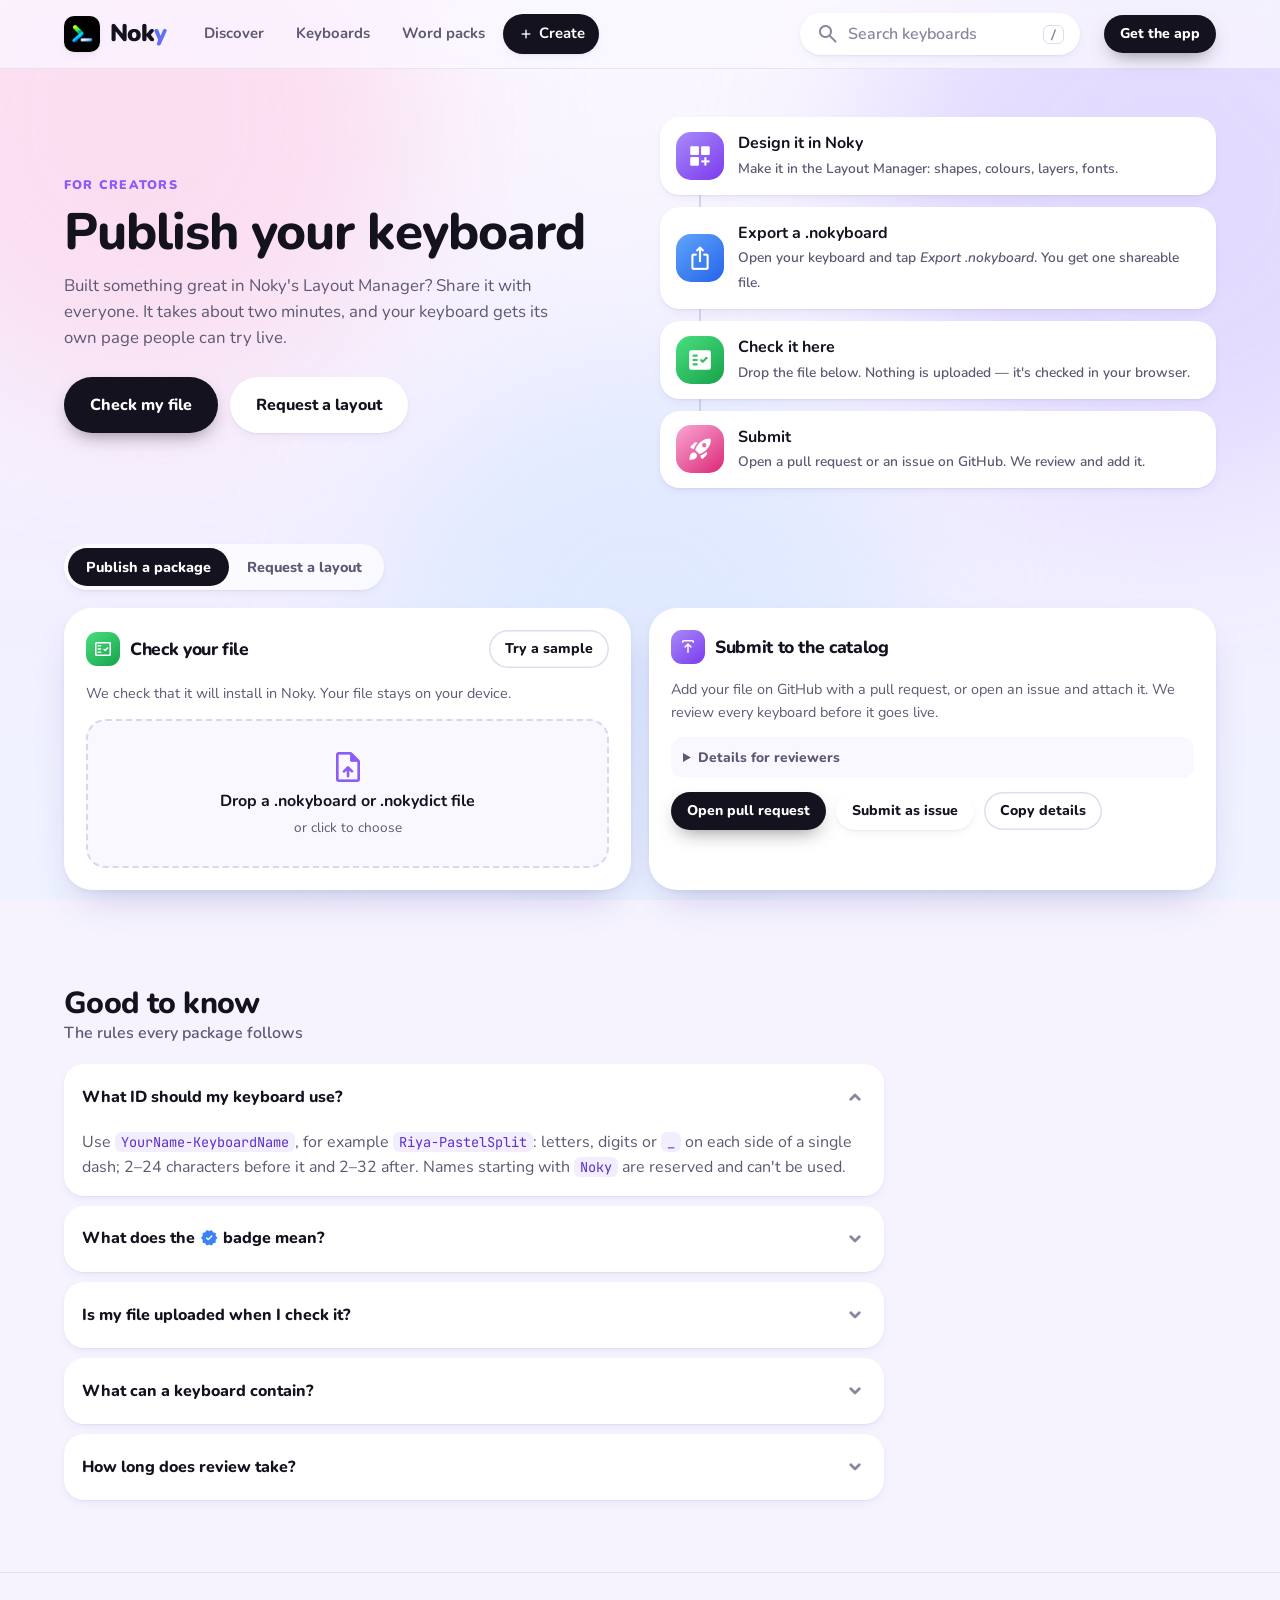
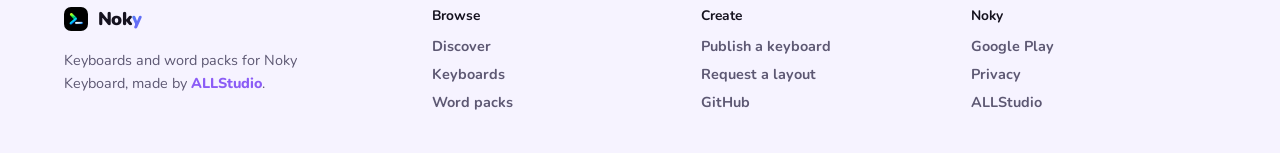
==== commit ad6cd87d: "Updated FAQs" ====
--- a/create.html
+++ b/create.html
@@ -174,7 +174,7 @@
                 <div class="section-head"><div><h2>Good to know</h2><p>The rules every package follows</p></div></div>
                 <div class="faq">
                     <details open><summary>What ID should my keyboard use?</summary><p>Use <code>YourName-KeyboardName</code>, for example <code>Riya-PastelSplit</code>: letters, digits or <code>_</code> on each side of a single dash; 2–24 characters before it and 2–32 after. Names starting with <code>Noky</code> are reserved and can't be used.</p></details>
-                    <details><summary>What does the <span class="material-symbols-rounded filled verified" style="vertical-align: -3px;">verified</span> badge mean?</summary><p>It marks keyboards published by ALLStudio.</p></details>
+                    <details><summary><span>What does the <span class="material-symbols-rounded filled verified faq-badge" aria-label="verified">verified</span> badge mean?</span></summary><p>It marks keyboards made and published by ALLStudio, the studio behind Noky. Community keyboards don't carry it, whatever name they use.</p></details>
                     <details><summary>Is my file uploaded when I check it?</summary><p>No. The check happens right here in your browser. You only share the file when you open the pull request or issue yourself.</p></details>
                     <details><summary>What can a keyboard contain?</summary><p>Anything the Layout Manager can make: multiple layers, the 8 key shapes, gradients, glow, borders, X/Y offsets, rotation, Google Fonts, long-press actions, accent pop-ups, macros and Ctrl/Alt/Fn keys. The live preview here uses the same rules as the app.</p></details>
                     <details><summary>How long does review take?</summary><p>Usually a few days. Once merged, your keyboard appears on the Keyboards page with its own share link.</p></details>
--- a/styles.css
+++ b/styles.css
@@ -40,7 +40,6 @@
     color: var(--text);
     background: var(--bg);
     -webkit-font-smoothing: antialiased;
-    overflow-x: hidden;
 }
 body.no-scroll { overflow: hidden; }
 a { color: inherit; text-decoration: none; }
@@ -268,7 +267,7 @@
 .tray.cat-other { background: linear-gradient(135deg, #e0e7ff 0%, #fce7f3 100%); }
 
 /* Keyboard grid */
-.kbd-grid { display: grid; grid-template-columns: repeat(auto-fill, minmax(260px, 1fr)); gap: 18px; }
+.kbd-grid { display: grid; grid-template-columns: repeat(auto-fill, minmax(min(100%, 260px), 1fr)); gap: 18px; }
 .kbd-tile {
     background: var(--card-solid); border-radius: var(--r); padding: 12px; box-shadow: var(--sh-1);
     display: flex; flex-direction: column; gap: 12px; cursor: pointer;
@@ -289,8 +288,7 @@
 .empty p { color: var(--text-2); margin-bottom: 16px; }
 
 /* Dictionaries */
-.dict-grid { display: grid; grid-template-columns: repeat(auto-fill, minmax(320px, 1fr)); gap: 14px; }
-@media (max-width: 400px) { .dict-grid { grid-template-columns: 1fr; } }
+.dict-grid { display: grid; grid-template-columns: repeat(auto-fill, minmax(min(100%, 320px), 1fr)); gap: 14px; }
 .dict-tile { display: flex; align-items: center; gap: 14px; background: var(--card-solid); border-radius: var(--r); padding: 14px; box-shadow: var(--sh-1); transition: transform 180ms var(--ease), box-shadow 180ms var(--ease); }
 .dict-tile:hover { transform: translateY(-2px); box-shadow: var(--sh-2); }
 .dict-tile .squircle { width: 56px; height: 56px; border-radius: 17px; font-size: 1.05rem; text-transform: uppercase; letter-spacing: 0.02em; }
@@ -645,3 +643,23 @@
 .not-found h1 { font-size: clamp(1.8rem, 5vw, 2.6rem); color: var(--ink); }
 .not-found p { color: var(--text-2); font-weight: 600; max-width: 460px; }
 .not-found .hero-cta { justify-content: center; margin-top: 8px; }
+
+/* ── Phone layout safety ───────────────────────────────────────────────────
+   Grid and flex children default to "never narrower than my content", so one long
+   unbroken line (a word sample, a name) could push a card — and the whole page —
+   wider than the phone. Let them shrink, and never let the page scroll sideways. */
+html { overflow-x: clip; }
+.kbd-tile, .dict-tile, .feature-card, .feat, .card, .step, .pillar, .hl, .stat, .journey li, .faq details { min-width: 0; }
+.features, .steps, .workspace, .form-grid, .about-grid, .sheet-body, .footer-grid, .create-hero-grid, .hero-grid { min-width: 0; }
+.features > *, .steps > *, .workspace > *, .form-grid > *, .about-grid > *, .sheet-body > *, .footer-grid > *, .create-hero-grid > *, .hero-grid > * { min-width: 0; }
+code, .mono, .pkg-info dd { overflow-wrap: anywhere; }
+@media (max-width: 420px) {
+    .segmented { display: flex; width: 100%; }
+    .seg { flex: 1; padding: 0 8px; font-size: 0.84rem; }
+}
+@media (max-width: 720px) {
+    .sheet-actions { display: grid; grid-template-columns: auto 1fr 1fr; gap: 10px; width: 100%; }
+    .sheet-actions:has(> .like-btn[hidden]) { grid-template-columns: 1fr 1fr; }
+    .sheet-actions .share-wrap, .sheet-actions .share-btn, .sheet-actions > .btn { width: 100%; min-width: 0; }
+}
+.faq-badge { font-size: 1.15em !important; vertical-align: -0.2em; margin: 0 1px; }
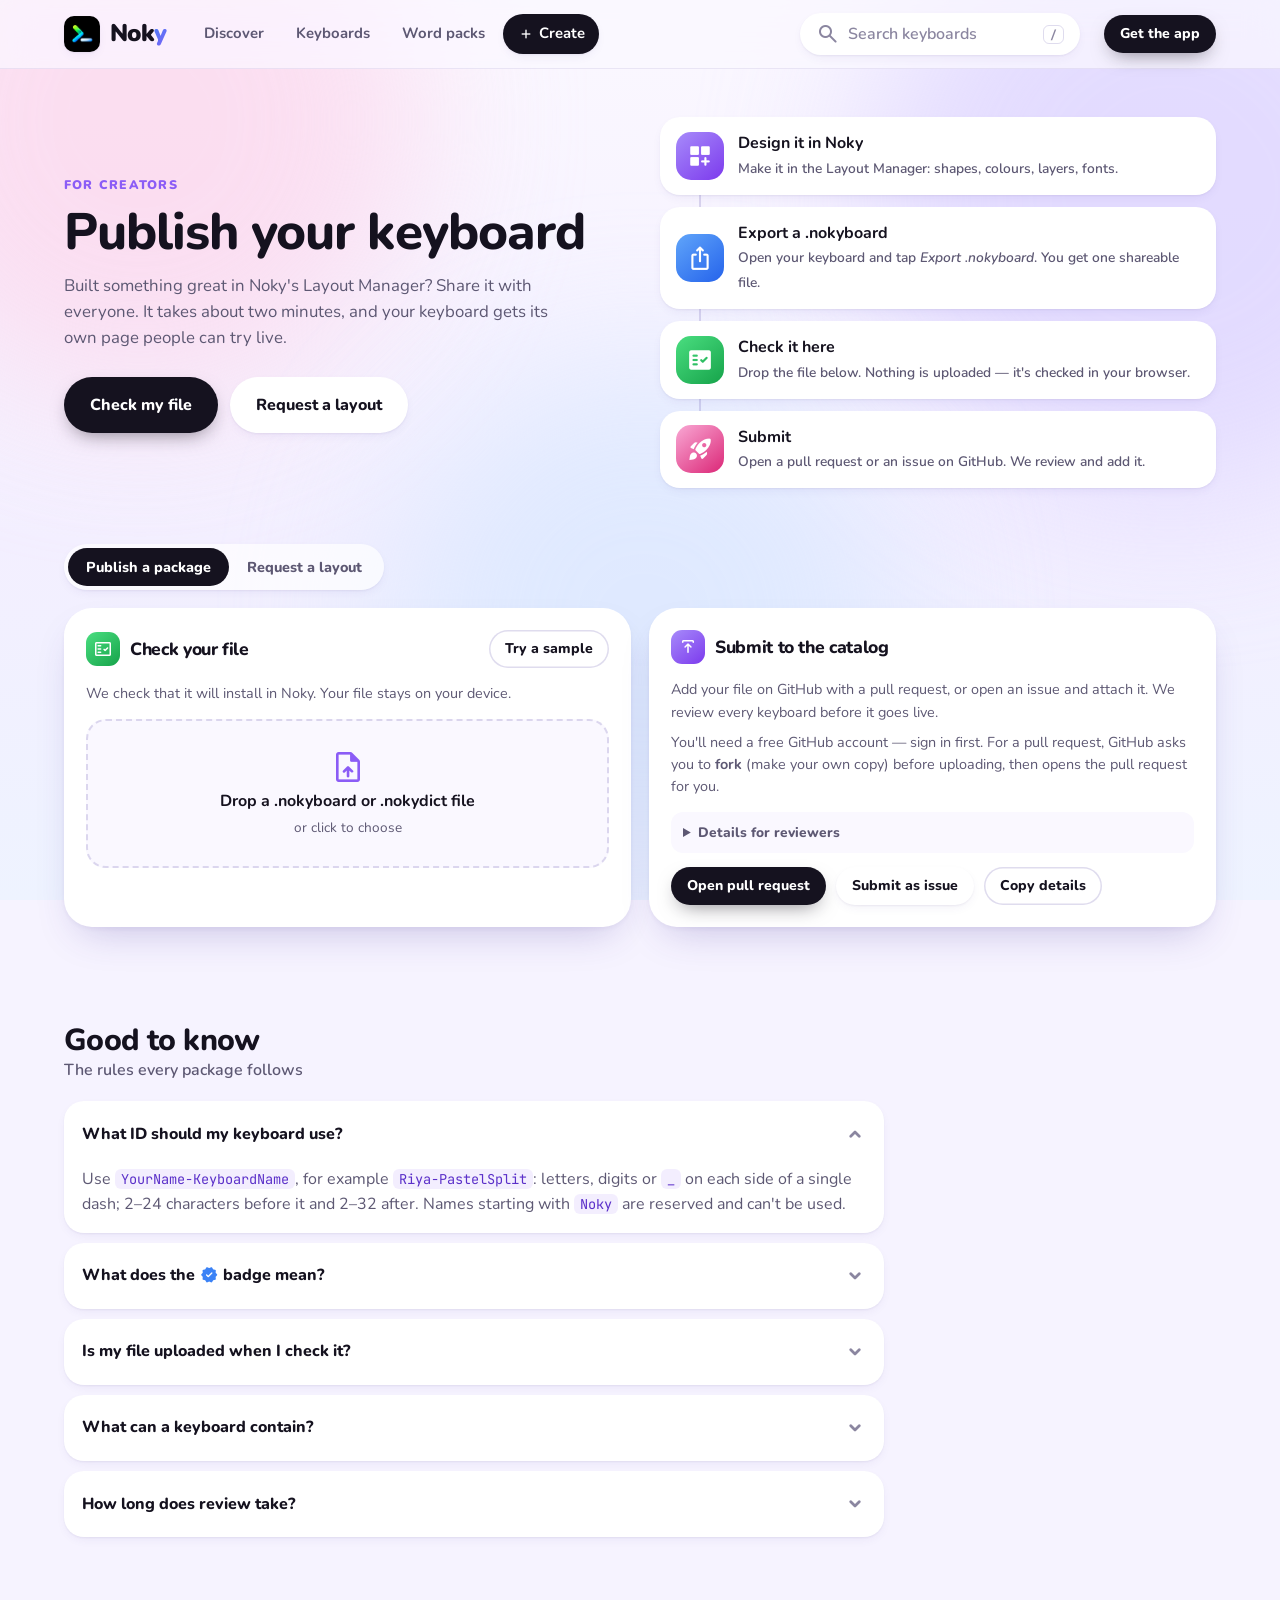
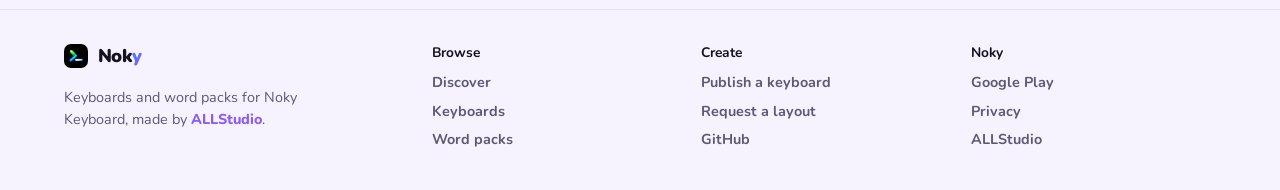
==== commit 83e6ba05: "Publish site from 66364fe" ====
--- a/create.html
+++ b/create.html
@@ -21,7 +21,7 @@
     <link href="https://fonts.googleapis.com/css2?family=Nunito:wght@500;600;700;800;900&family=JetBrains+Mono:wght@400;500;600&display=swap" rel="stylesheet">
     <!-- Icon subset for the page itself (see README → Icons). Keyboard previews fetch their own icons on demand. -->
     <link href="https://fonts.googleapis.com/css2?family=Material+Symbols+Rounded:opsz,wght,FILL,GRAD@20..48,400..600,0..1,0&icon_names=add,add_circle,arrow_forward,attach_file,auto_awesome,back_hand,block,bolt,check_circle,chevron_right,close,cloud_off,dashboard_customize,delete_sweep,dialpad,download,download_done,edit_note,error,expand_more,explore,fact_check,favorite,fingerprint,function,gpp_maybe,heart_minus,hexagon,horizontal_rule,info,ios_share,keyboard,link,lock,mail,menu_book,new_releases,palette,psychology,publish,rocket_launch,search,search_off,settings,share_off,shield,shield_lock,sort,swap_horiz,task_alt,terminal,upload_file,verified,verified_user,visibility,warning,workspace_premium&display=block" rel="stylesheet">
-    <link rel="stylesheet" href="./styles.css">
+    <link rel="stylesheet" href="./styles.css?v=85855b766b">
 </head>
 <body data-page="create">
     <a class="skip-link" href="#main">Skip to content</a>
@@ -104,6 +104,7 @@
                                 </button>
                             </div>
                             <p class="muted">Add your file on GitHub with a pull request, or open an issue and attach it. We review every keyboard before it goes live.</p>
+                            <p class="muted small-note">You'll need a free GitHub account — sign in first. For a pull request, GitHub asks you to <strong>fork</strong> (make your own copy) before uploading, then opens the pull request for you.</p>
                             <details class="json-details">
                                 <summary>Details for reviewers</summary>
                             <pre id="generatedCatalogJson" class="json-box">{
@@ -111,8 +112,8 @@
 }</pre>
                             </details>
                             <div class="btn-row">
-                                <a id="openGithubPrBtn" href="https://github.com/alllifelevel/noky/upload/main/website/noky/packages/keyboards" target="_blank" rel="noopener noreferrer" class="btn btn-ink btn-sm">Open pull request</a>
-                                <a id="openGithubIssueSubmitBtn" href="https://github.com/alllifelevel/noky/issues/new?labels=package-submission&amp;title=%5BPackage+Submission%5D+New+Noky+Package" target="_blank" rel="noopener noreferrer" class="btn btn-soft btn-sm">Submit as issue</a>
+                                <a id="openGithubPrBtn" href="https://github.com/alllifelevel/noky/upload/main/packages/keyboards" target="_blank" rel="noopener noreferrer" class="btn btn-ink btn-sm">Open pull request</a>
+                                <a id="openGithubIssueSubmitBtn" href="https://github.com/alllifelevel/noky/issues/new?labels=package-submission&amp;title=Keyboard+submission%3A+" target="_blank" rel="noopener noreferrer" class="btn btn-soft btn-sm">Submit as issue</a>
                                 <button type="button" id="copyCatalogJsonBtn" class="btn btn-ghost btn-sm">Copy details</button>
                             </div>
                         </div>
@@ -297,10 +298,10 @@
 
     <div id="toast" class="toast" role="status" aria-live="polite"></div>
 
-    <script src="./config.js" defer></script>
-    <script src="./stats.js" defer></script>
-    <script src="./key-icons.js" defer></script>
-    <script src="./renderer.js" defer></script>
-    <script src="./app.js" defer></script>
+    <script src="./config.js?v=f809922521" defer></script>
+    <script src="./stats.js?v=38d0a9556a" defer></script>
+    <script src="./key-icons.js?v=28508726af" defer></script>
+    <script src="./renderer.js?v=bbb91b7966" defer></script>
+    <script src="./app.js?v=f99845006c" defer></script>
 </body>
 </html>
--- a/styles.css
+++ b/styles.css
@@ -663,3 +663,4 @@
     .sheet-actions .share-wrap, .sheet-actions .share-btn, .sheet-actions > .btn { width: 100%; min-width: 0; }
 }
 .faq-badge { font-size: 1.15em !important; vertical-align: -0.2em; margin: 0 1px; }
+.small-note { font-size: 0.82rem; margin-top: -6px; }
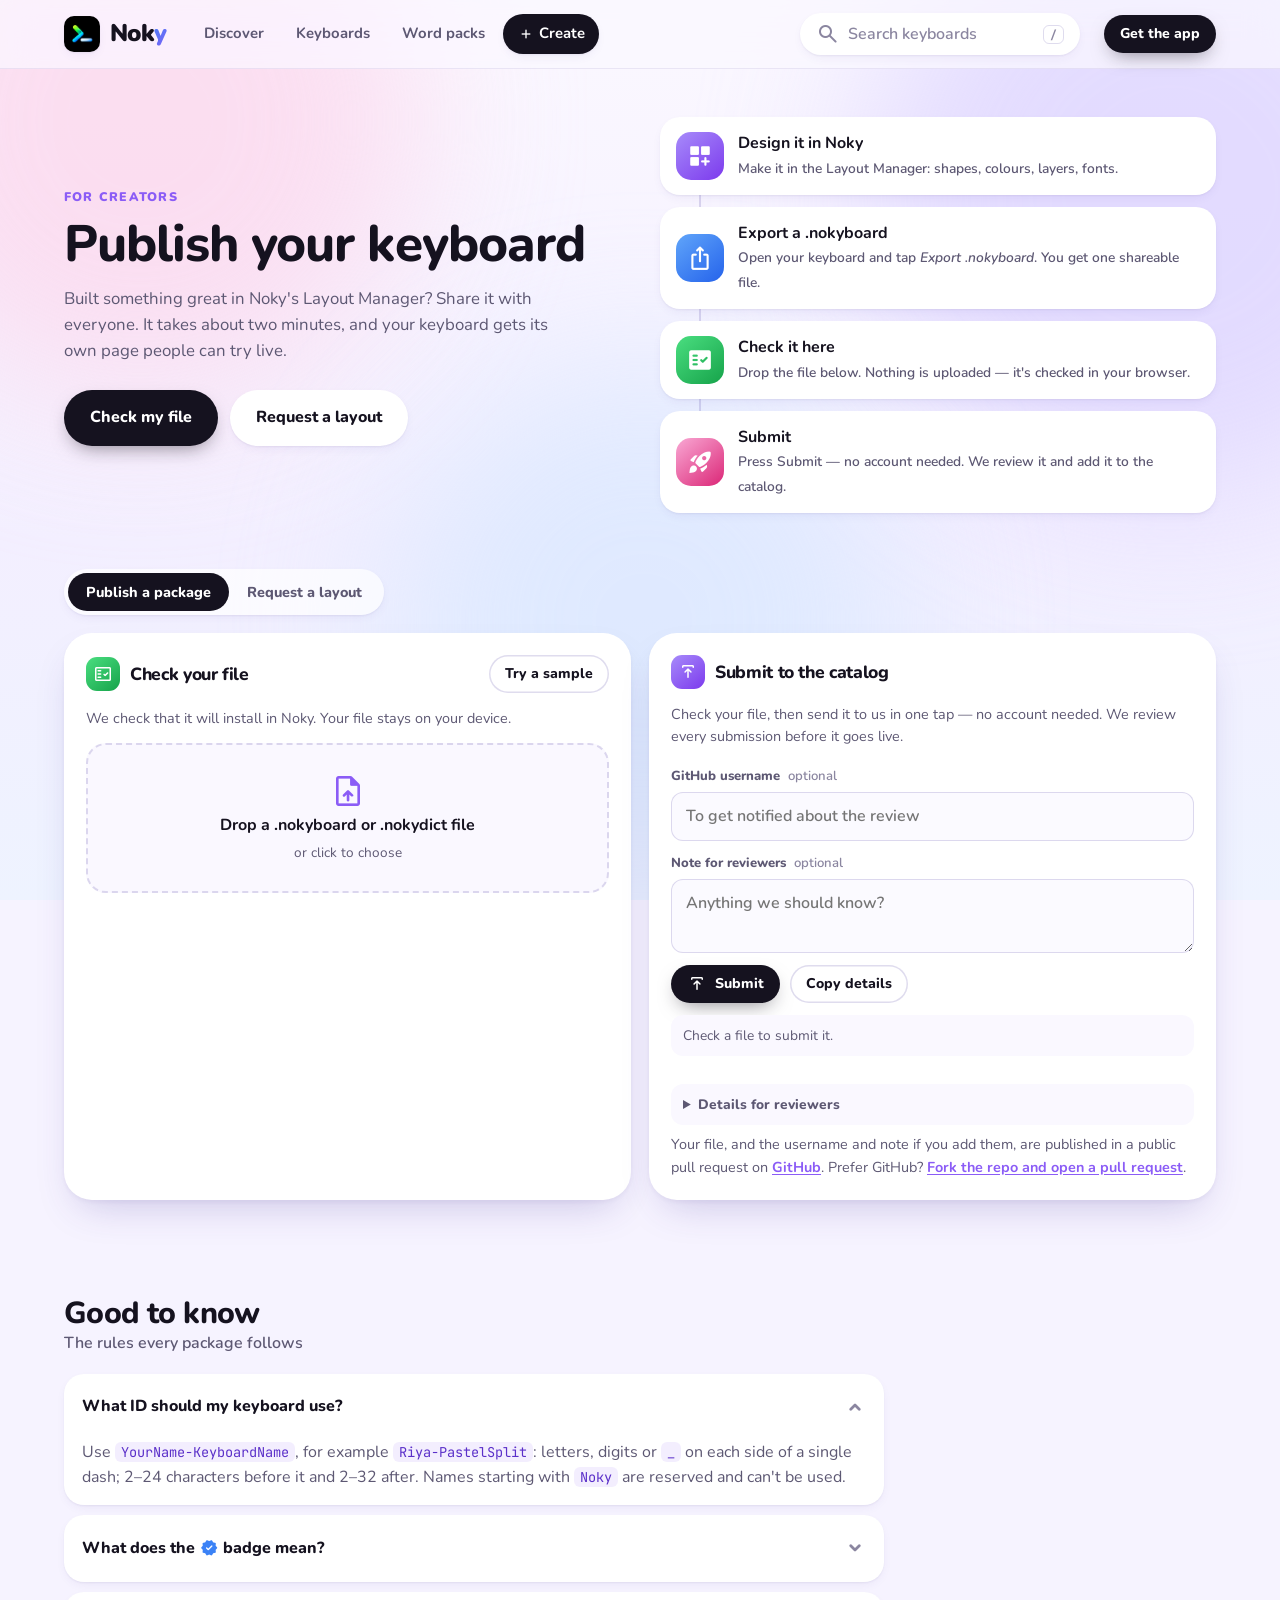
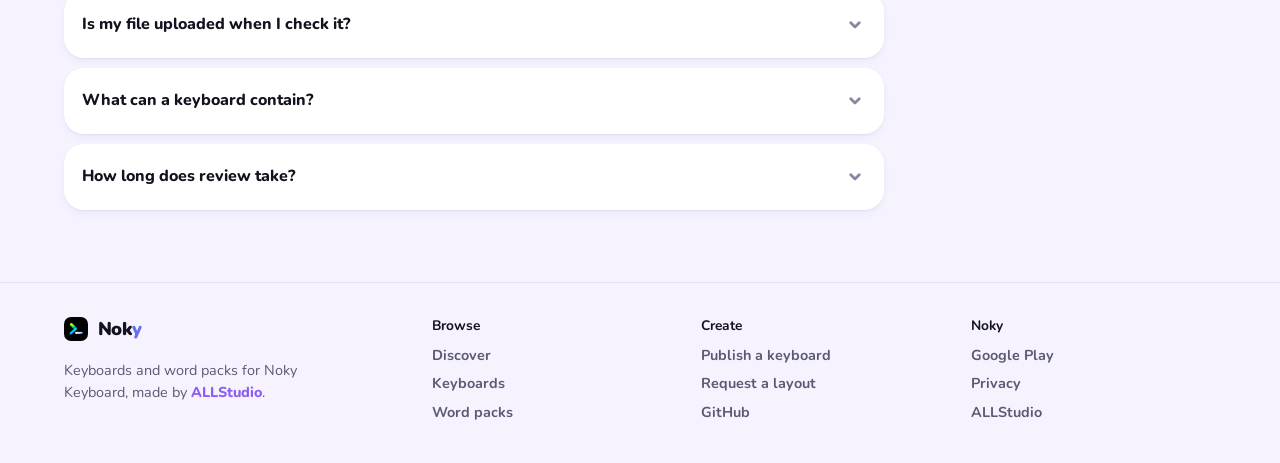
==== commit 4f940bb2: "Publish site from a423d04" ====
--- a/create.html
+++ b/create.html
@@ -21,7 +21,7 @@
     <link href="https://fonts.googleapis.com/css2?family=Nunito:wght@500;600;700;800;900&family=JetBrains+Mono:wght@400;500;600&display=swap" rel="stylesheet">
     <!-- Icon subset for the page itself (see README → Icons). Keyboard previews fetch their own icons on demand. -->
     <link href="https://fonts.googleapis.com/css2?family=Material+Symbols+Rounded:opsz,wght,FILL,GRAD@20..48,400..600,0..1,0&icon_names=add,add_circle,arrow_forward,attach_file,auto_awesome,back_hand,block,bolt,check_circle,chevron_right,close,cloud_off,dashboard_customize,delete_sweep,dialpad,download,download_done,edit_note,error,expand_more,explore,fact_check,favorite,fingerprint,function,gpp_maybe,heart_minus,hexagon,horizontal_rule,info,ios_share,keyboard,link,lock,mail,menu_book,new_releases,palette,psychology,publish,rocket_launch,search,search_off,settings,share_off,shield,shield_lock,sort,swap_horiz,task_alt,terminal,upload_file,verified,verified_user,visibility,warning,workspace_premium&display=block" rel="stylesheet">
-    <link rel="stylesheet" href="./styles.css?v=85855b766b">
+    <link rel="stylesheet" href="./styles.css?v=211446e5a2">
 </head>
 <body data-page="create">
     <a class="skip-link" href="#main">Skip to content</a>
@@ -66,7 +66,7 @@
                     <li><span class="squircle c-purple"><span class="material-symbols-rounded filled">dashboard_customize</span></span><div><strong>Design it in Noky</strong><span>Make it in the Layout Manager: shapes, colours, layers, fonts.</span></div></li>
                     <li><span class="squircle c-blue"><span class="material-symbols-rounded filled">ios_share</span></span><div><strong>Export a .nokyboard</strong><span>Open your keyboard and tap <em>Export .nokyboard</em>. You get one shareable file.</span></div></li>
                     <li><span class="squircle c-green"><span class="material-symbols-rounded filled">fact_check</span></span><div><strong>Check it here</strong><span>Drop the file below. Nothing is uploaded — it's checked in your browser.</span></div></li>
-                    <li><span class="squircle c-pink"><span class="material-symbols-rounded filled">rocket_launch</span></span><div><strong>Submit</strong><span>Open a pull request or an issue on GitHub. We review and add it.</span></div></li>
+                    <li><span class="squircle c-pink"><span class="material-symbols-rounded filled">rocket_launch</span></span><div><strong>Submit</strong><span>Press Submit — no account needed. We review it and add it to the catalog.</span></div></li>
                 </ol>
             </div>
         </section>
@@ -103,19 +103,32 @@
                                     <span class="material-symbols-rounded">visibility</span>Preview
                                 </button>
                             </div>
-                            <p class="muted">Add your file on GitHub with a pull request, or open an issue and attach it. We review every keyboard before it goes live.</p>
-                            <p class="muted small-note">You'll need a free GitHub account — sign in first. For a pull request, GitHub asks you to <strong>fork</strong> (make your own copy) before uploading, then opens the pull request for you.</p>
+                            <p class="muted">Check your file, then send it to us in one tap — no account needed. We review every submission before it goes live.</p>
+                            <form id="submitPackageForm" class="submit-form" novalidate>
+                                <label class="field">
+                                    <span>GitHub username <em class="opt">optional</em></span>
+                                    <input type="text" id="submitGithub" maxlength="40" autocomplete="off" autocapitalize="off" spellcheck="false" placeholder="To get notified about the review">
+                                </label>
+                                <label class="field">
+                                    <span>Note for reviewers <em class="opt">optional</em></span>
+                                    <textarea id="submitNote" rows="2" maxlength="500" placeholder="Anything we should know?"></textarea>
+                                </label>
+                                <div id="turnstileBox" class="turnstile-box"></div>
+                                <div class="btn-row">
+                                    <button type="submit" id="submitPackageBtn" class="btn btn-ink btn-sm" disabled>
+                                        <span class="material-symbols-rounded" aria-hidden="true">publish</span>Submit
+                                    </button>
+                                    <button type="button" id="copyCatalogJsonBtn" class="btn btn-ghost btn-sm">Copy details</button>
+                                </div>
+                                <div id="submitResult" class="submit-result" role="status" aria-live="polite">Check a file to submit it.</div>
+                            </form>
                             <details class="json-details">
                                 <summary>Details for reviewers</summary>
                             <pre id="generatedCatalogJson" class="json-box">{
   "status": "Waiting for a package"
 }</pre>
                             </details>
-                            <div class="btn-row">
-                                <a id="openGithubPrBtn" href="https://github.com/alllifelevel/noky/upload/main/packages/keyboards" target="_blank" rel="noopener noreferrer" class="btn btn-ink btn-sm">Open pull request</a>
-                                <a id="openGithubIssueSubmitBtn" href="https://github.com/alllifelevel/noky/issues/new?labels=package-submission&amp;title=Keyboard+submission%3A+" target="_blank" rel="noopener noreferrer" class="btn btn-soft btn-sm">Submit as issue</a>
-                                <button type="button" id="copyCatalogJsonBtn" class="btn btn-ghost btn-sm">Copy details</button>
-                            </div>
+                            <p class="muted small-note">Your file, and the username and note if you add them, are published in a public pull request on <a href="https://github.com/alllifelevel/noky/pulls" target="_blank" rel="noopener noreferrer">GitHub</a>. Prefer GitHub? <a href="https://github.com/alllifelevel/noky#publish-your-keyboard" target="_blank" rel="noopener noreferrer">Fork the repo and open a pull request</a>.</p>
                         </div>
                     </div>
                 </div>
@@ -176,9 +189,9 @@
                 <div class="faq">
                     <details open><summary>What ID should my keyboard use?</summary><p>Use <code>YourName-KeyboardName</code>, for example <code>Riya-PastelSplit</code>: letters, digits or <code>_</code> on each side of a single dash; 2–24 characters before it and 2–32 after. Names starting with <code>Noky</code> are reserved and can't be used.</p></details>
                     <details><summary><span>What does the <span class="material-symbols-rounded filled verified faq-badge" aria-label="verified">verified</span> badge mean?</span></summary><p>It marks keyboards made and published by ALLStudio, the studio behind Noky. Community keyboards don't carry it, whatever name they use.</p></details>
-                    <details><summary>Is my file uploaded when I check it?</summary><p>No. The check happens right here in your browser. You only share the file when you open the pull request or issue yourself.</p></details>
+                    <details><summary>Is my file uploaded when I check it?</summary><p>No. The check happens right here in your browser. The file is only sent when you press <strong>Submit</strong>; it then goes into a public pull request on GitHub for review.</p></details>
                     <details><summary>What can a keyboard contain?</summary><p>Anything the Layout Manager can make: multiple layers, the 8 key shapes, gradients, glow, borders, X/Y offsets, rotation, Google Fonts, long-press actions, accent pop-ups, macros and Ctrl/Alt/Fn keys. The live preview here uses the same rules as the app.</p></details>
-                    <details><summary>How long does review take?</summary><p>Usually a few days. Once merged, your keyboard appears on the Keyboards page with its own share link.</p></details>
+                    <details><summary>How long does review take?</summary><p>Usually a few days. You get a link to follow your submission, and if you add your GitHub username, GitHub notifies you too. Once approved, your keyboard appears on the Keyboards page with its own share link.</p></details>
                 </div>
             </div>
         </section>
@@ -298,10 +311,10 @@
 
     <div id="toast" class="toast" role="status" aria-live="polite"></div>
 
-    <script src="./config.js?v=f809922521" defer></script>
+    <script src="./config.js?v=545b704571" defer></script>
     <script src="./stats.js?v=38d0a9556a" defer></script>
     <script src="./key-icons.js?v=28508726af" defer></script>
     <script src="./renderer.js?v=bbb91b7966" defer></script>
-    <script src="./app.js?v=f99845006c" defer></script>
+    <script src="./app.js?v=547b33a394" defer></script>
 </body>
 </html>
--- a/styles.css
+++ b/styles.css
@@ -664,3 +664,14 @@
 }
 .faq-badge { font-size: 1.15em !important; vertical-align: -0.2em; margin: 0 1px; }
 .small-note { font-size: 0.82rem; margin-top: -6px; }
+/* One-click submission */
+.submit-form { display: grid; gap: 12px; margin: 4px 0 14px; min-width: 0; }
+.field .opt { font-style: normal; font-weight: 600; color: var(--text-3, #8a8499); margin-left: 4px; }
+.turnstile-box { min-height: 0; max-width: 100%; overflow: hidden; }
+.turnstile-box:empty { display: none; }
+.submit-result { font-size: 0.86rem; border-radius: var(--r-sm); background: #faf8ff; padding: 10px 12px; color: var(--text-2); overflow-wrap: anywhere; }
+.submit-result.ok { background: #f0fdf4; }
+.submit-result.done { background: #f0fdf4; color: #166534; }
+.submit-result.err { background: #fff1f2; color: var(--danger); }
+.submit-result a { font-weight: 800; }
+.small-note a { color: var(--purple); font-weight: 700; text-decoration: underline; text-underline-offset: 2px; }
